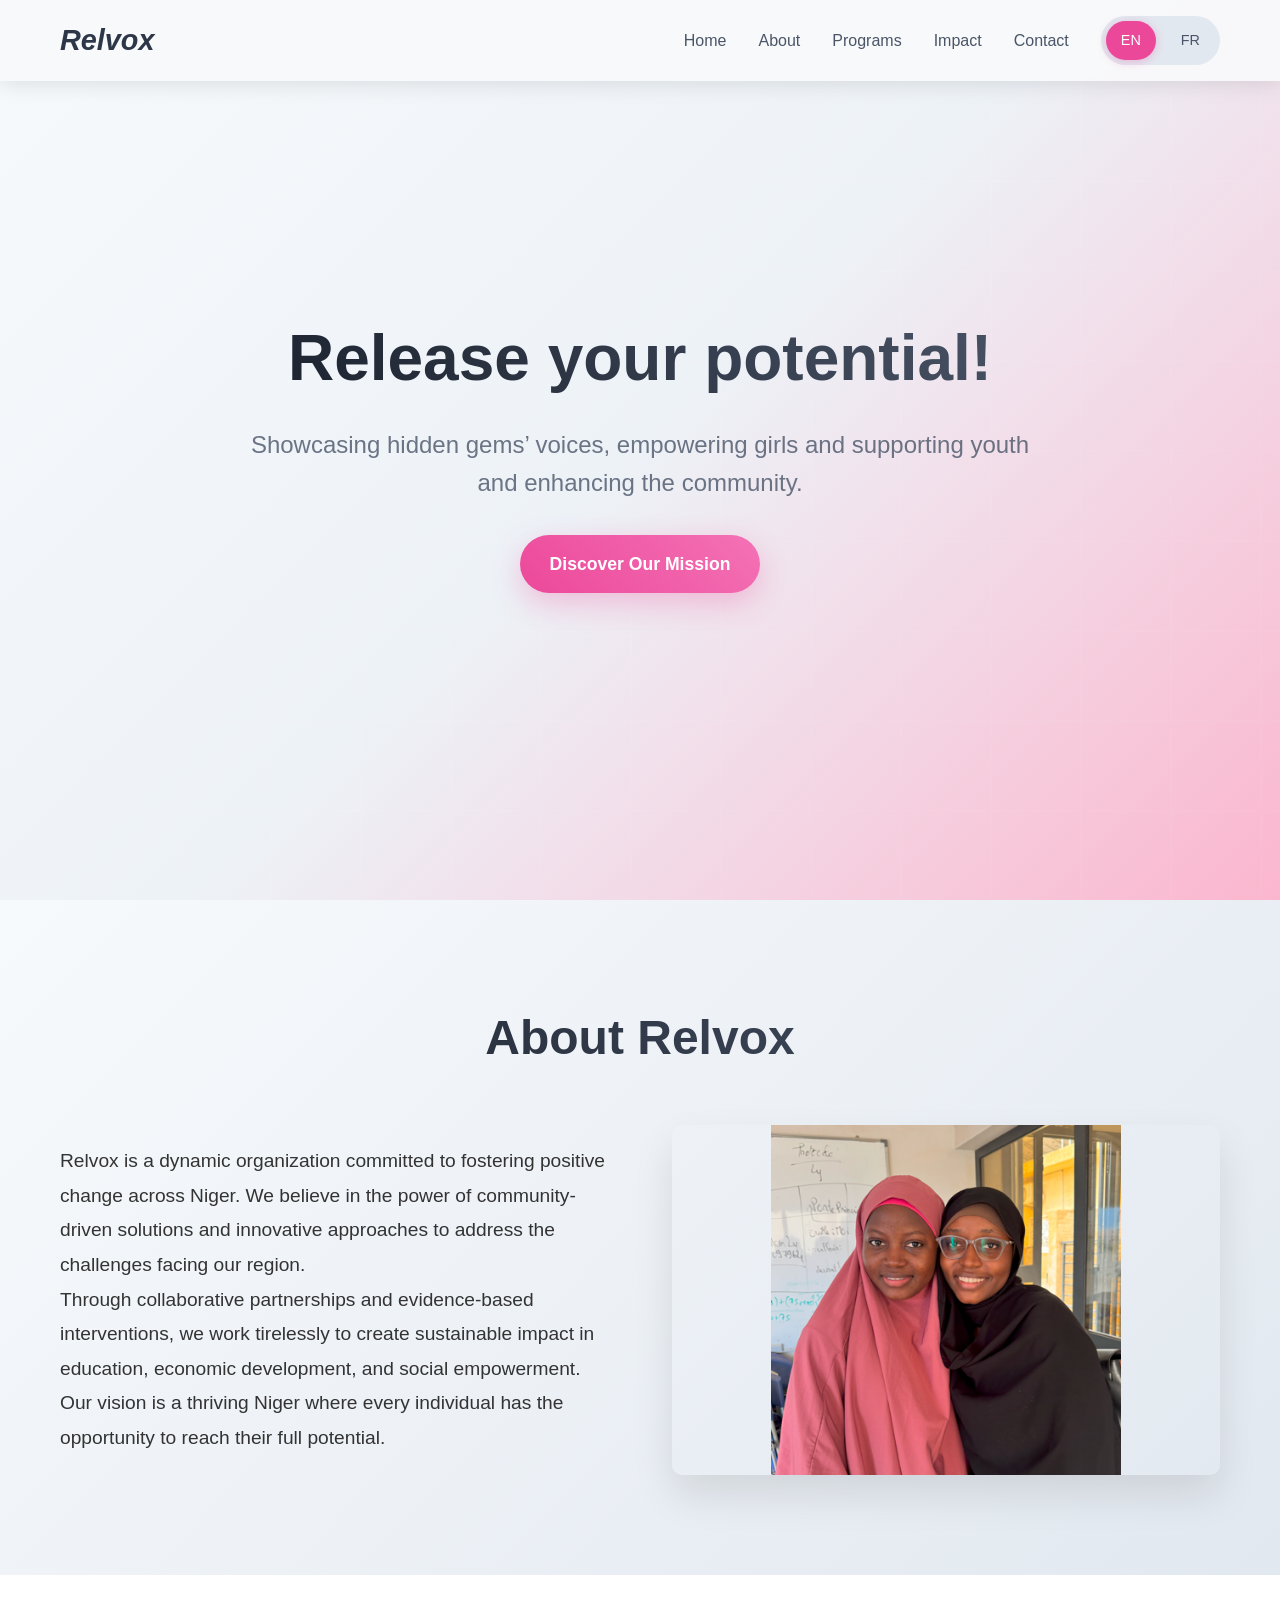
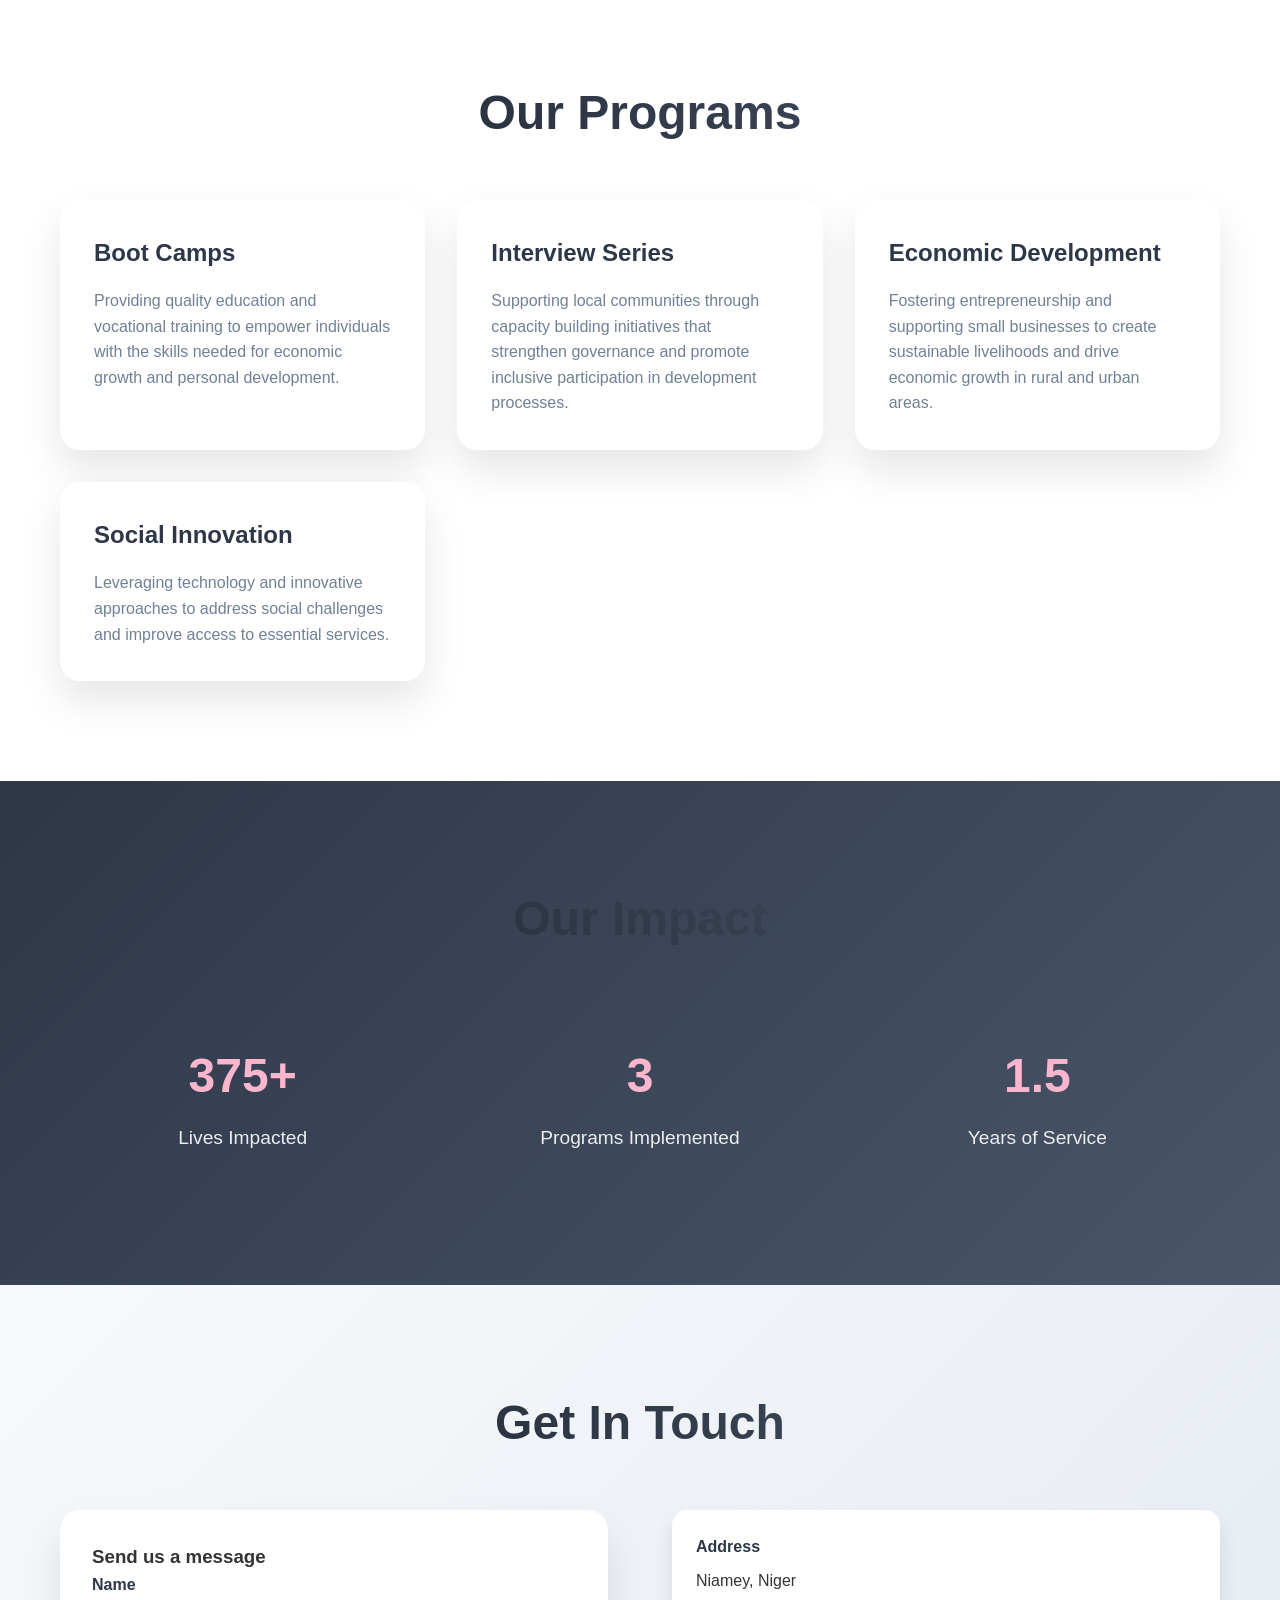
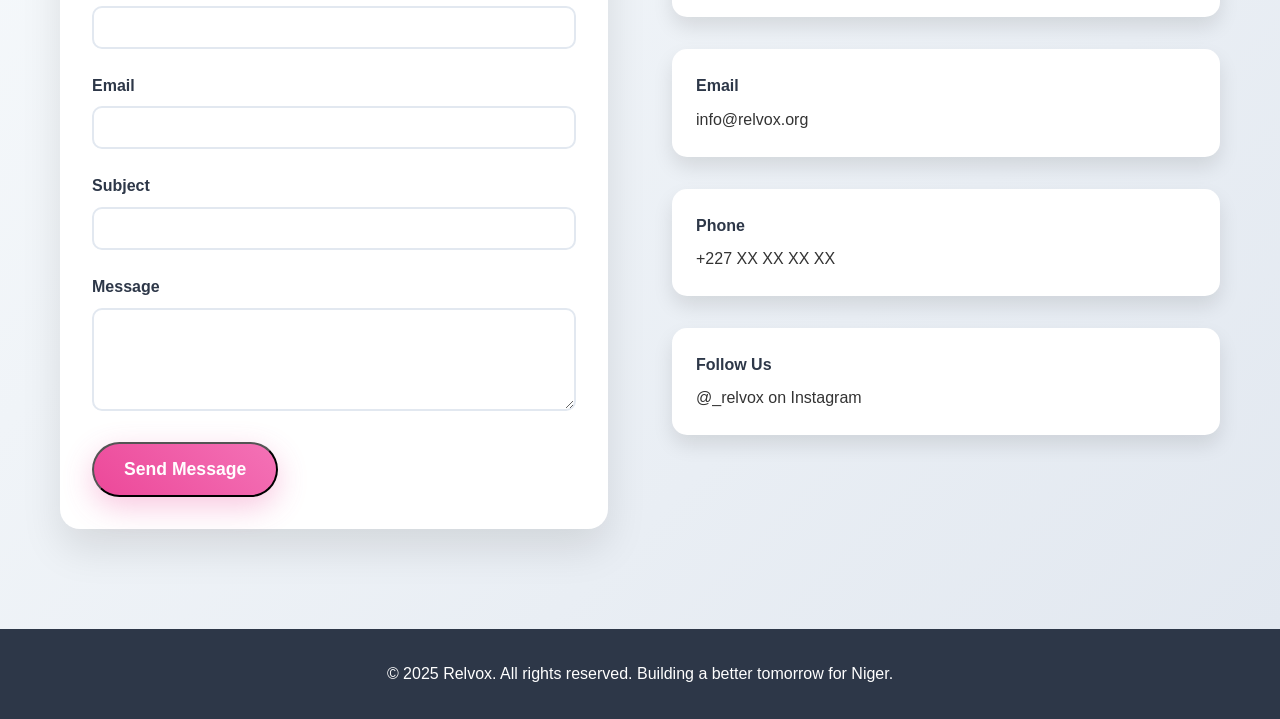
==== index.html @ c6b8a94d "Added descrption of the org as well as some programs and impact" ====
<!DOCTYPE html>
<html lang="en">
<head>
    <meta charset="UTF-8">
    <meta name="viewport" content="width=device-width, initial-scale=1.0">
    <title>Relvox - Release your potential</title>
    <link rel="stylesheet" href="style.css">
</head>
<body>
    <header>
        <nav class="container">
            <div class="logo">
                Relvox
            </div>
            <div class="nav-center">
                <ul class="nav-links">
                    <li><a href="#home" data-en="Home" data-fr="Accueil">Home</a></li>
                    <li><a href="#about" data-en="About" data-fr="À propos">About</a></li>
                    <li><a href="#programs" data-en="Programs" data-fr="Programmes">Programs</a></li>
                    <li><a href="#impact" data-en="Impact" data-fr="Impact">Impact</a></li>
                    <li><a href="#contact" data-en="Contact" data-fr="Contact">Contact</a></li>
                </ul>
                <div class="language-switch">
                    <div class="lang-option active" data-lang="en">EN</div>
                    <div class="lang-option" data-lang="fr">FR</div>
                </div>
            </div>
        </nav>
    </header>

    <section id="home" class="hero">
        <div class="container">
            <div class="hero-content">
                <h1 data-en="Release your potential" data-fr="Libérez votre potentiel!">Release your potential!</h1>
                <p data-en="Showcasing hidden gems’ voices, empowering girls and supporting youth and enhancing the community." data-fr="Mettre en valeur les voix des joyaux cachés, autonomiser les filles, soutenir les jeunes et améliorer la communauté.">Showcasing hidden gems’ voices, empowering girls and supporting youth and enhancing the community.</p>
                <a href="#about" class="cta-button" data-en="Discover Our Mission" data-fr="Découvrez Notre Mission">Discover Our Mission</a>
            </div>
        </div>
    </section>

    <section id="about" class="about">
        <div class="container">
            <h2 class="section-title fade-in" data-en="About Relvox" data-fr="À Propos de Relvox">About Relvox</h2>
            <div class="about-content">
                <div class="about-text fade-in">
                    <p data-en="Relvox is a dynamic organization committed to fostering positive change across Niger. We believe in the power of community-driven solutions and innovative approaches to address the challenges facing our region." data-fr="Nous sommes une organisation de jeunes filles/femmes engagées a autonomiser les filles, et les accompagner afin qu’elles puissent rêver grand, participer aux instances de prise de décisions et réaliser leurs objectifs. Nous sommes aussi déterminés à fournir aux jeunes de notre communauté les outils nécessaires afin qu’ils puissent profiter de certaines opportunités, ou mieux, afin qu’ils puissent créer leurs propres opportunités et contribuer au développement de leurs communautés.">Relvox is a dynamic organization committed to fostering positive change across Niger. We believe in the power of community-driven solutions and innovative approaches to address the challenges facing our region.</p>
                    <p data-en="Through collaborative partnerships and evidence-based interventions, we work tirelessly to create sustainable impact in education, economic development, and social empowerment. Our vision is a thriving Niger where every individual has the opportunity to reach their full potential." data-fr="Notre vision est un Niger prospère où chaque individu a la possibilité d'atteindre son plein potentiel.">Through collaborative partnerships and evidence-based interventions, we work tirelessly to create sustainable impact in education, economic development, and social empowerment. Our vision is a thriving Niger where every individual has the opportunity to reach their full potential.</p>
                </div>
                <div class="about-image fade-in">
                    <img src="images/girls.png" alt="Relvox Logo" class="logo">
                </div>
            </div>
        </div>
    </section>

    <section id="programs" class="programs">
        <div class="container">
            <h2 class="section-title fade-in" data-en="Our Programs" data-fr="Nos Programmes">Our Programs</h2>
            <div class="programs-grid">
                <div class="program-card fade-in">
                    <h3 data-en="Education & Skills Development" data-fr="Boot Camps">Boot Camps</h3>
                    <p data-en="Providing quality education and vocational training to empower individuals with the skills needed for economic growth and personal development." data-fr="Fournir une éducation de qualité et une formation professionnelle pour autonomiser les individus avec les compétences nécessaires à la croissance économique et au développement personnel.">Providing quality education and vocational training to empower individuals with the skills needed for economic growth and personal development.</p>
                </div>
                <div class="program-card fade-in">
                    <h3 data-en="Interview Series" data-fr="Séries d'interview">Interview Series</h3>
                    <p data-en="Supporting local communities through capacity building initiatives that strengthen governance and promote inclusive participation in development processes." data-fr="Soutenir les communautés locales par des initiatives de renforcement des capacités qui renforcent la gouvernance et favorisent la participation inclusive aux processus de développement.">Supporting local communities through capacity building initiatives that strengthen governance and promote inclusive participation in development processes.</p>
                </div>
                <div class="program-card fade-in">
                    <h3 data-en="Economic Development" data-fr="Développement Économique">Economic Development</h3>
                    <p data-en="Fostering entrepreneurship and supporting small businesses to create sustainable livelihoods and drive economic growth in rural and urban areas." data-fr="Favoriser l'entrepreneuriat et soutenir les petites entreprises pour créer des moyens de subsistance durables et stimuler la croissance économique dans les zones rurales et urbaines.">Fostering entrepreneurship and supporting small businesses to create sustainable livelihoods and drive economic growth in rural and urban areas.</p>
                </div>
                <div class="program-card fade-in">
                    <h3 data-en="Social Innovation" data-fr="Innovation Sociale">Social Innovation</h3>
                    <p data-en="Leveraging technology and innovative approaches to address social challenges and improve access to essential services." data-fr="Tirer parti de la technologie et d'approches innovantes pour relever les défis sociaux et améliorer l'accès aux services essentiels.">Leveraging technology and innovative approaches to address social challenges and improve access to essential services.</p>
                </div>
            </div>
        </div>
    </section>

    <section id="impact" class="impact">
        <div class="container">
            <h2 class="section-title fade-in" data-en="Our Impact" data-fr="Notre Impact">Our Impact</h2>
            <div class="impact-stats">
                <div class="stat fade-in">
                    <div class="stat-number">375+</div>
                    <div class="stat-label" data-en="Lives Impacted" data-fr="Vies Impactées">Lives Impacted</div>
                </div>
                <div class="stat fade-in">
                    <div class="stat-number">3</div>
                    <div class="stat-label" data-en="Programs Implemented" data-fr="Programmes Mis en Œuvre">Programs Implemented</div>
                </div>
                <div class="stat fade-in">
                    <div class="stat-number">1.5</div>
                    <div class="stat-label" data-en="Years of Service" data-fr="Années de Service">Years of Service</div>
                </div>
            </div>
        </div>
    </section>

    <section id="contact" class="contact">
        <div class="container">
            <h2 class="section-title fade-in" data-en="Get In Touch" data-fr="Nous Contacter">Get In Touch</h2>
            <div class="contact-content">
                <div class="contact-form fade-in">
                    <h3 data-en="Send us a message" data-fr="Envoyez-nous un message">Send us a message</h3>
                    <form>
                        <div class="form-group">
                            <label for="name" data-en="Name" data-fr="Nom">Name</label>
                            <input type="text" id="name" name="name" required>
                        </div>
                        <div class="form-group">
                            <label for="email" data-en="Email" data-fr="Email">Email</label>
                            <input type="email" id="email" name="email" required>
                        </div>
                        <div class="form-group">
                            <label for="subject" data-en="Subject" data-fr="Sujet">Subject</label>
                            <input type="text" id="subject" name="subject" required>
                        </div>
                        <div class="form-group">
                            <label for="message" data-en="Message" data-fr="Message">Message</label>
                            <textarea id="message" name="message" rows="5" required></textarea>
                        </div>
                        <button type="submit" class="cta-button" data-en="Send Message" data-fr="Envoyer le Message">Send Message</button>
                    </form>
                </div>
                <div class="contact-info fade-in">
                    <div class="contact-item">
                        <h4 data-en="Address" data-fr="Adresse">Address</h4>
                        <p>Niamey, Niger</p>
                    </div>
                    <div class="contact-item">
                        <h4 data-en="Email" data-fr="Email">Email</h4>
                        <p>info@relvox.org</p>
                    </div>
                    <div class="contact-item">
                        <h4 data-en="Phone" data-fr="Téléphone">Phone</h4>
                        <p>+227 XX XX XX XX</p>
                    </div>
                    <div class="contact-item">
                        <h4 data-en="Follow Us" data-fr="Suivez-Nous">Follow Us</h4>
                        <p>@_relvox on Instagram</p>
                    </div>
                </div>
            </div>
        </div>
    </section>

    <footer>
        <div class="container">
            <p data-en="&copy; 2025 Relvox. All rights reserved. Building a better tomorrow for Niger." data-fr="&copy; 2025 Relvox. Tous droits réservés. Construire un meilleur avenir pour le Niger.">&copy; 2025 Relvox. All rights reserved. Building a better tomorrow for Niger.</p>
        </div>
    </footer>
    <script src="script.js"></script>
</body>
</html>
---- style.css ----
* {
            margin: 0;
            padding: 0;
            box-sizing: border-box;
        }

        body {
            font-family: 'Arial', sans-serif;
            line-height: 1.6;
            color: #333;
            overflow-x: hidden;
        }

        .container {
            max-width: 1200px;
            margin: 0 auto;
            padding: 0 20px;
        }

        /* Header */
        header {
            background: rgba(248, 249, 250, 0.95);
            color: #2d3748;
            padding: 1rem 0;
            position: fixed;
            width: 100%;
            top: 0;
            z-index: 1000;
            backdrop-filter: blur(10px);
            box-shadow: 0 4px 20px rgba(0,0,0,0.1);
        }

        nav {
            display: flex;
            justify-content: space-between;
            align-items: center;
        }

        .nav-center {
            display: flex;
            align-items: center;
            gap: 2rem;
        }

        .logo {
            display: flex;
            align-items: center;
            gap: 10px;
            font-size: 1.8rem;
            font-weight: bold;
            color: #2d3748;
            font-style: italic;
        }

        .logo-circle {
            width: 40px;
            height: 40px;
            border: 2px solid #4a5568;
            border-radius: 50%;
            background: linear-gradient(135deg, #fbb6ce 0%, #f9a8d4 50%, #f3e8ff 100%);
            display: flex;
            align-items: center;
            justify-content: center;
            position: relative;
        }

        .logo-circle::before {
            content: '';
            width: 30px;
            height: 30px;
            background: linear-gradient(135deg, #ec4899 0%, #f472b6 50%, #fbb6ce 100%);
            border-radius: 50%;
            opacity: 0.8;
        }

        .nav-links {
            display: flex;
            list-style: none;
            gap: 2rem;
        }

.about-image {
  width: 100px;
  height: 100px;
}
.about-image .logo {
  width: 100%;
  height: 100%;
  object-fit: contain;
}

        .nav-links a {
            color: #4a5568;
            text-decoration: none;
            transition: all 0.3s ease;
            position: relative;
        }

        .nav-links a:hover {
            color: #ec4899;
            transform: translateY(-2px);
        }

        .nav-links a::after {
            content: '';
            position: absolute;
            width: 0;
            height: 2px;
            bottom: -5px;
            left: 0;
            background: #ec4899;
            transition: width 0.3s ease;
        }

        .nav-links a:hover::after {
            width: 100%;
        }

        /* Language Switch */
        .language-switch {
            display: flex;
            align-items: center;
            gap: 10px;
            background: #e2e8f0;
            border-radius: 25px;
            padding: 5px;
            position: relative;
        }

        .lang-option {
            padding: 8px 15px;
            border-radius: 20px;
            cursor: pointer;
            transition: all 0.3s ease;
            font-size: 0.9rem;
            font-weight: 500;
            color: #4a5568;
            position: relative;
            z-index: 2;
        }

        .lang-option.active {
            background: #ec4899;
            color: white;
            box-shadow: 0 2px 10px rgba(236,72,153,0.3);
        }

        .lang-option:not(.active):hover {
            color: #2d3748;
        }

        /* Hero Section */
        .hero {
            background: linear-gradient(135deg, #f7fafc 0%, #edf2f7 50%, #fbb6ce 100%);
            min-height: 100vh;
            display: flex;
            align-items: center;
            color: #2d3748;
            position: relative;
            overflow: hidden;
        }

        .hero::before {
            content: '';
            position: absolute;
            top: 0;
            left: 0;
            right: 0;
            bottom: 0;
            background: url('data:image/svg+xml,<svg xmlns="http://www.w3.org/2000/svg" viewBox="0 0 100 100"><defs><pattern id="grid" width="10" height="10" patternUnits="userSpaceOnUse"><path d="M 10 0 L 0 0 0 10" fill="none" stroke="rgba(255,255,255,0.1)" stroke-width="0.5"/></pattern></defs><rect width="100" height="100" fill="url(%23grid)"/></svg>');
            opacity: 0.3;
        }

        .hero-content {
            position: relative;
            z-index: 2;
            text-align: center;
            max-width: 800px;
            margin: 0 auto;
            animation: fadeInUp 1s ease-out;
        }

        .hero h1 {
            font-size: 4rem;
            margin-bottom: 1rem;
            background: linear-gradient(45deg, #1a202c, #4a5568);
            -webkit-background-clip: text;
            -webkit-text-fill-color: transparent;
            background-clip: text;
        }

        .hero p {
            font-size: 1.5rem;
            margin-bottom: 2rem;
            opacity: 0.8;
            color: #4a5568;
        }

        .cta-button {
            display: inline-block;
            background: linear-gradient(45deg, #ec4899, #f472b6);
            color: white;
            padding: 15px 30px;
            text-decoration: none;
            border-radius: 50px;
            font-weight: bold;
            font-size: 1.1rem;
            transition: all 0.3s ease;
            box-shadow: 0 10px 30px rgba(236,72,153,0.3);
        }

        .cta-button:hover {
            transform: translateY(-3px);
            box-shadow: 0 15px 40px rgba(236,72,153,0.4);
        }

        /* Sections */
        section {
            padding: 100px 0;
        }

        .section-title {
            text-align: center;
            font-size: 3rem;
            margin-bottom: 3rem;
            background: linear-gradient(45deg, #1a202c, #4a5568);
            -webkit-background-clip: text;
            -webkit-text-fill-color: transparent;
            background-clip: text;
        }

        /* About Section */
        .about {
            background: linear-gradient(135deg, #f7fafc 0%, #e2e8f0 100%);
        }

        .about-content {
            display: grid;
            grid-template-columns: 1fr 1fr;
            gap: 4rem;
            align-items: center;
        }

        .about-text {
            font-size: 1.2rem;
            line-height: 1.8;
        }

        .about-image {
            width: 100%;
            height: 350px;
            border-radius: 10px;
            display: flex;
            align-items: center;
            justify-content: center;
            color: white;
            font-size: 2rem;
            font-weight: bold;
            box-shadow: 0 20px 40px rgba(0,0,0,0.1);
        }

        /* Programs Section */
        .programs {
            background: white;
        }

        .programs-grid {
            display: grid;
            grid-template-columns: repeat(auto-fit, minmax(300px, 1fr));
            gap: 2rem;
        }

        .program-card {
            background: white;
            padding: 2rem;
            border-radius: 20px;
            box-shadow: 0 20px 40px rgba(0,0,0,0.1);
            transition: all 0.3s ease;
            border: 2px solid transparent;
        }

        .program-card:hover {
            transform: translateY(-10px);
            box-shadow: 0 30px 60px rgba(0,0,0,0.15);
            border-color: #ec4899;
        }

        .program-card h3 {
            color: #2d3748;
            margin-bottom: 1rem;
            font-size: 1.5rem;
        }

        .program-card p {
            color: #718096;
            line-height: 1.6;
        }

        /* Impact Section */
        .impact {
            background: linear-gradient(135deg, #2d3748 0%, #4a5568 100%);
            color: white;
        }

        .impact-stats {
            display: grid;
            grid-template-columns: repeat(auto-fit, minmax(200px, 1fr));
            gap: 2rem;
            text-align: center;
        }

        .stat {
            padding: 2rem;
        }

        .stat-number {
            font-size: 3rem;
            font-weight: bold;
            color: #fbb6ce;
            margin-bottom: 0.5rem;
        }

        .stat-label {
            font-size: 1.2rem;
            opacity: 0.9;
        }

        /* Contact Section */
        .contact {
            background: linear-gradient(135deg, #f7fafc 0%, #e2e8f0 100%);
        }

        .contact-content {
            display: grid;
            grid-template-columns: 1fr 1fr;
            gap: 4rem;
        }

        .contact-form {
            background: white;
            padding: 2rem;
            border-radius: 20px;
            box-shadow: 0 20px 40px rgba(0,0,0,0.1);
        }

        .form-group {
            margin-bottom: 1.5rem;
        }

        .form-group label {
            display: block;
            margin-bottom: 0.5rem;
            color: #2d3748;
            font-weight: bold;
        }

        .form-group input,
        .form-group textarea {
            width: 100%;
            padding: 12px;
            border: 2px solid #e2e8f0;
            border-radius: 10px;
            transition: border-color 0.3s ease;
        }

        .form-group input:focus,
        .form-group textarea:focus {
            outline: none;
            border-color: #ec4899;
        }

        .contact-info {
            display: flex;
            flex-direction: column;
            gap: 2rem;
        }

        .contact-item {
            background: white;
            padding: 1.5rem;
            border-radius: 15px;
            box-shadow: 0 10px 20px rgba(0,0,0,0.1);
        }

        .contact-item h4 {
            color: #2d3748;
            margin-bottom: 0.5rem;
        }

        /* Footer */
        footer {
            background: #2d3748;
            color: white;
            text-align: center;
            padding: 2rem 0;
        }

        /* Animations */
        @keyframes fadeInUp {
            from {
                opacity: 0;
                transform: translateY(30px);
            }
            to {
                opacity: 1;
                transform: translateY(0);
            }
        }

        /* Mobile Responsive */
        @media (max-width: 768px) {
            .nav-center {
                flex-direction: column;
                gap: 1rem;
            }

            .nav-links {
                display: none;
            }

            .language-switch {
                order: -1;
            }

            .hero h1 {
                font-size: 2.5rem;
            }

            .hero p {
                font-size: 1.2rem;
            }

            .about-content,
            .contact-content {
                grid-template-columns: 1fr;
                gap: 2rem;
            }

            .section-title {
                font-size: 2rem;
            }
        }

        /* Scroll animations */
        .fade-in {
            opacity: 0;
            transform: translateY(30px);
            transition: all 0.8s ease;
        }

        .fade-in.visible {
            opacity: 1;
            transform: translateY(0);
        }
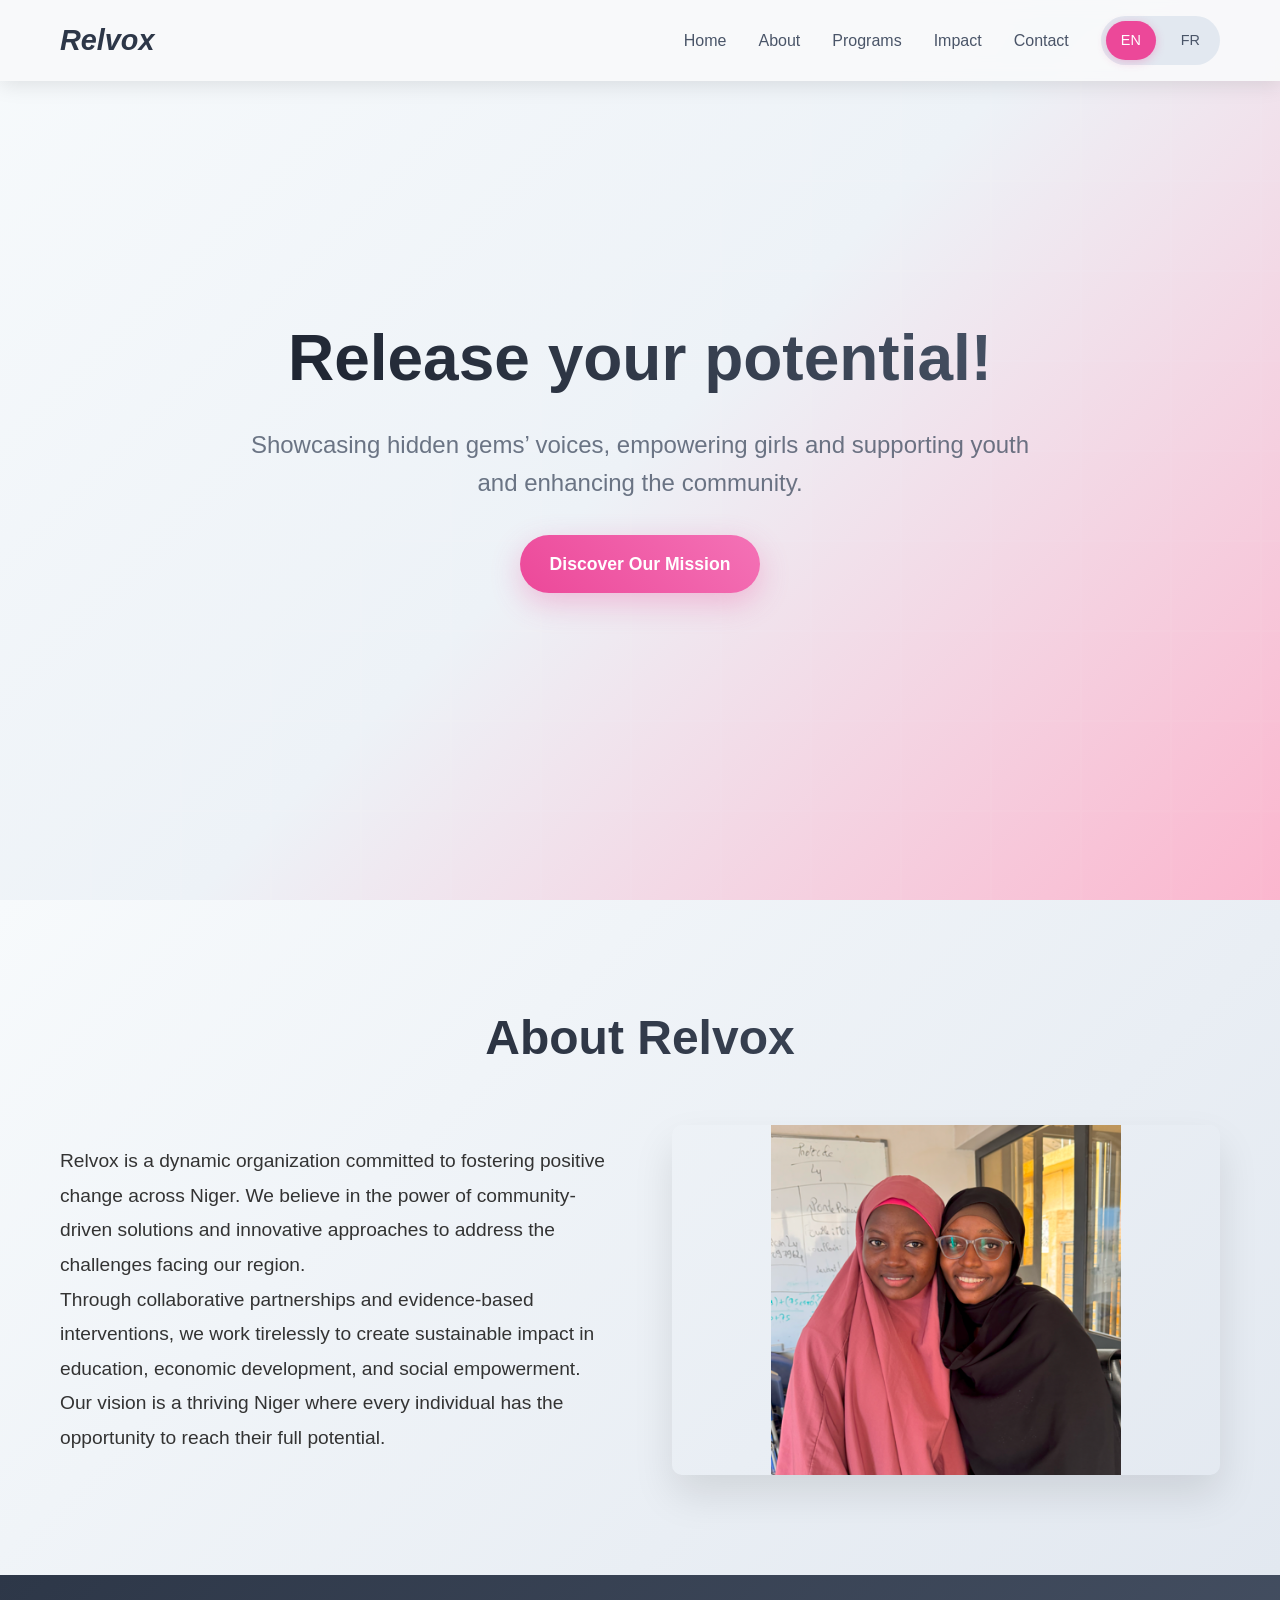
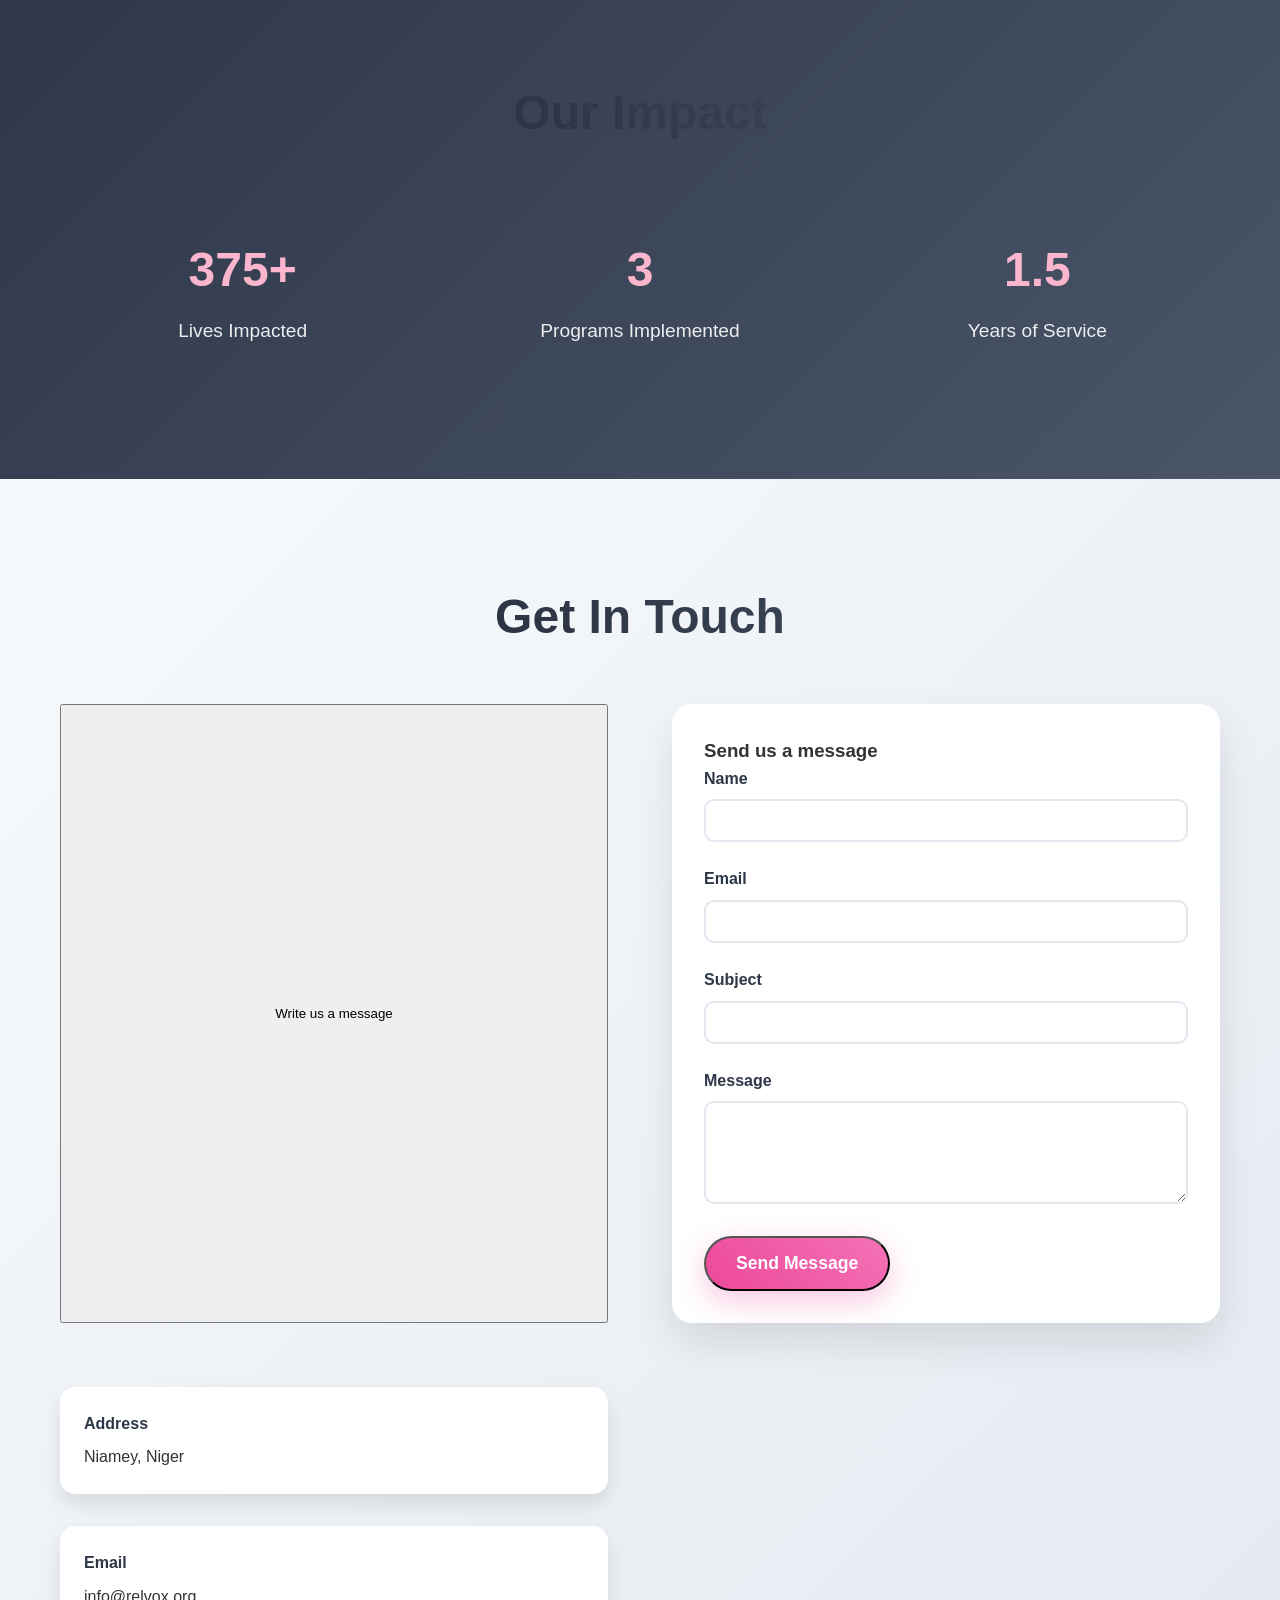
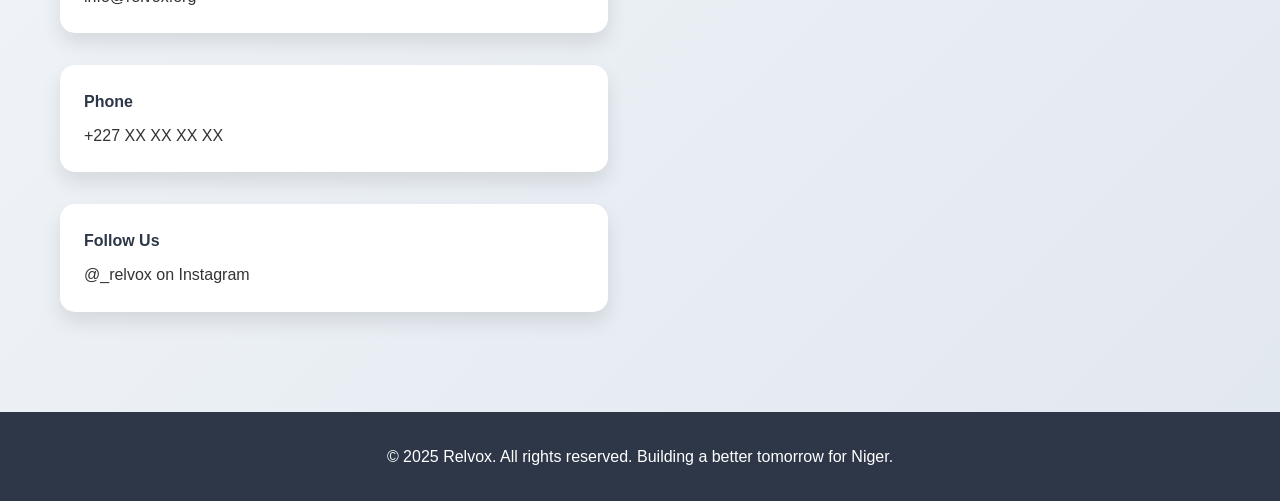
==== commit 7c23305d: "added new pages" ====
--- a/index.html
+++ b/index.html
@@ -14,9 +14,9 @@
             </div>
             <div class="nav-center">
                 <ul class="nav-links">
-                    <li><a href="#home" data-en="Home" data-fr="Accueil">Home</a></li>
-                    <li><a href="#about" data-en="About" data-fr="À propos">About</a></li>
-                    <li><a href="#programs" data-en="Programs" data-fr="Programmes">Programs</a></li>
+                    <li><a href="./index.html" data-en="Home" data-fr="Accueil">Home</a></li>
+                    <li><a href="./about.html" data-en="About" data-fr="À propos">About</a></li>
+                    <li><a href="./programs.html" data-en="Programs" data-fr="Programmes">Programs</a></li>
                     <li><a href="#impact" data-en="Impact" data-fr="Impact">Impact</a></li>
                     <li><a href="#contact" data-en="Contact" data-fr="Contact">Contact</a></li>
                 </ul>
@@ -53,30 +53,6 @@
         </div>
     </section>
 
-    <section id="programs" class="programs">
-        <div class="container">
-            <h2 class="section-title fade-in" data-en="Our Programs" data-fr="Nos Programmes">Our Programs</h2>
-            <div class="programs-grid">
-                <div class="program-card fade-in">
-                    <h3 data-en="Education & Skills Development" data-fr="Boot Camps">Boot Camps</h3>
-                    <p data-en="Providing quality education and vocational training to empower individuals with the skills needed for economic growth and personal development." data-fr="Fournir une éducation de qualité et une formation professionnelle pour autonomiser les individus avec les compétences nécessaires à la croissance économique et au développement personnel.">Providing quality education and vocational training to empower individuals with the skills needed for economic growth and personal development.</p>
-                </div>
-                <div class="program-card fade-in">
-                    <h3 data-en="Interview Series" data-fr="Séries d'interview">Interview Series</h3>
-                    <p data-en="Supporting local communities through capacity building initiatives that strengthen governance and promote inclusive participation in development processes." data-fr="Soutenir les communautés locales par des initiatives de renforcement des capacités qui renforcent la gouvernance et favorisent la participation inclusive aux processus de développement.">Supporting local communities through capacity building initiatives that strengthen governance and promote inclusive participation in development processes.</p>
-                </div>
-                <div class="program-card fade-in">
-                    <h3 data-en="Economic Development" data-fr="Développement Économique">Economic Development</h3>
-                    <p data-en="Fostering entrepreneurship and supporting small businesses to create sustainable livelihoods and drive economic growth in rural and urban areas." data-fr="Favoriser l'entrepreneuriat et soutenir les petites entreprises pour créer des moyens de subsistance durables et stimuler la croissance économique dans les zones rurales et urbaines.">Fostering entrepreneurship and supporting small businesses to create sustainable livelihoods and drive economic growth in rural and urban areas.</p>
-                </div>
-                <div class="program-card fade-in">
-                    <h3 data-en="Social Innovation" data-fr="Innovation Sociale">Social Innovation</h3>
-                    <p data-en="Leveraging technology and innovative approaches to address social challenges and improve access to essential services." data-fr="Tirer parti de la technologie et d'approches innovantes pour relever les défis sociaux et améliorer l'accès aux services essentiels.">Leveraging technology and innovative approaches to address social challenges and improve access to essential services.</p>
-                </div>
-            </div>
-        </div>
-    </section>
-
     <section id="impact" class="impact">
         <div class="container">
             <h2 class="section-title fade-in" data-en="Our Impact" data-fr="Notre Impact">Our Impact</h2>
@@ -101,7 +77,16 @@
         <div class="container">
             <h2 class="section-title fade-in" data-en="Get In Touch" data-fr="Nous Contacter">Get In Touch</h2>
             <div class="contact-content">
-                <div class="contact-form fade-in">
+
+
+
+                <!-- Button to show the form -->
+                <button class="write-message-btn fade-in" id="writeMessageBtn" data-en="Write us a message" data-fr="Écrivez-nous un message">
+                    Write us a message
+                </button>
+                
+                <!-- Contact form (initially hidden) -->
+                <div class="contact-form" id="contactForm">
                     <h3 data-en="Send us a message" data-fr="Envoyez-nous un message">Send us a message</h3>
                     <form>
                         <div class="form-group">
@@ -123,6 +108,8 @@
                         <button type="submit" class="cta-button" data-en="Send Message" data-fr="Envoyer le Message">Send Message</button>
                     </form>
                 </div>
+
+
                 <div class="contact-info fade-in">
                     <div class="contact-item">
                         <h4 data-en="Address" data-fr="Adresse">Address</h4>
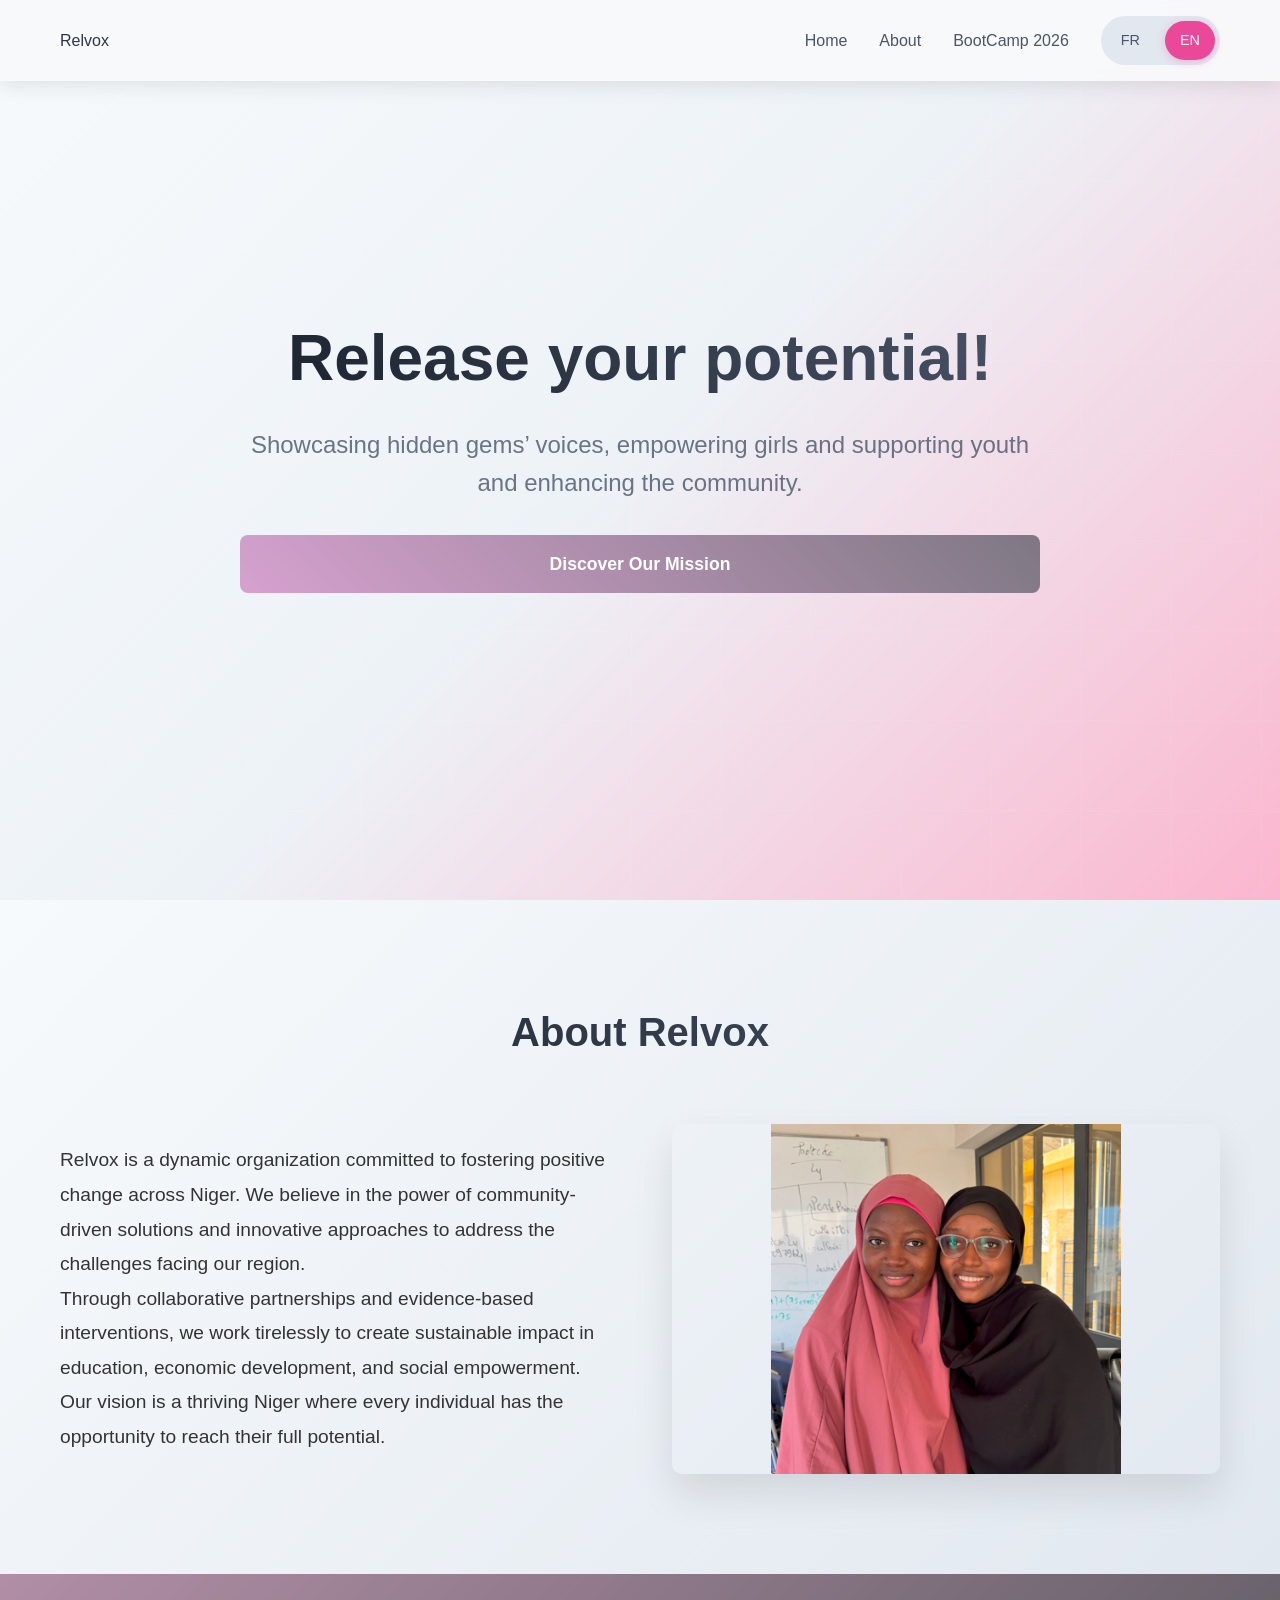
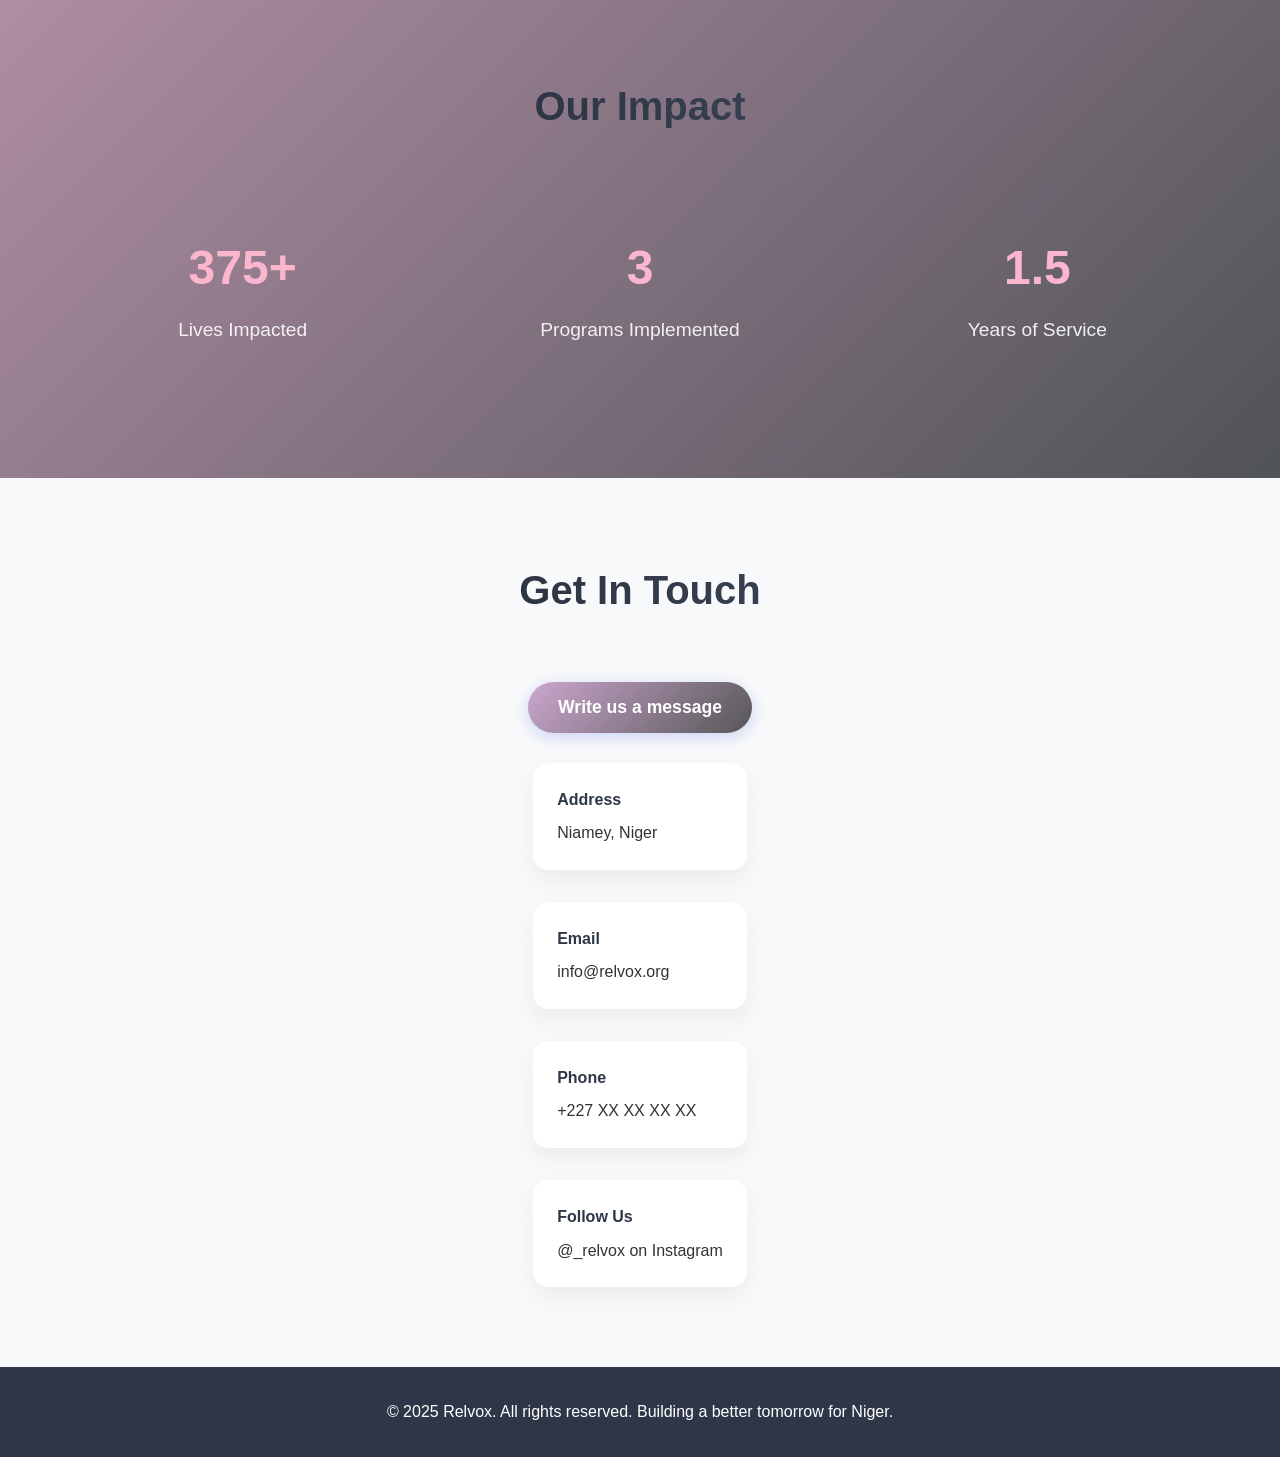
==== commit dea23f94: "index" ====
--- a/index.html
+++ b/index.html
@@ -16,13 +16,12 @@
                 <ul class="nav-links">
                     <li><a href="./index.html" data-en="Home" data-fr="Accueil">Home</a></li>
                     <li><a href="./about.html" data-en="About" data-fr="À propos">About</a></li>
-                    <li><a href="./programs.html" data-en="Programs" data-fr="Programmes">Programs</a></li>
-                    <li><a href="#impact" data-en="Impact" data-fr="Impact">Impact</a></li>
-                    <li><a href="#contact" data-en="Contact" data-fr="Contact">Contact</a></li>
+                    <li><a href="./bootcamp.html" data-en="Boot Camps" data-fr="Boot Camps">BootCamp 2026</a></li>
                 </ul>
                 <div class="language-switch">
+                    <div class="lang-option" data-lang="fr">FR</div>
                     <div class="lang-option active" data-lang="en">EN</div>
-                    <div class="lang-option" data-lang="fr">FR</div>
+                    
                 </div>
             </div>
         </nav>
--- a/style.css
+++ b/style.css
@@ -41,28 +41,6 @@
             display: flex;
             align-items: center;
             gap: 2rem;
-        }
-
-        .logo {
-            display: flex;
-            align-items: center;
-            gap: 10px;
-            font-size: 1.8rem;
-            font-weight: bold;
-            color: #2d3748;
-            font-style: italic;
-        }
-
-        .logo-circle {
-            width: 40px;
-            height: 40px;
-            border: 2px solid #4a5568;
-            border-radius: 50%;
-            background: linear-gradient(135deg, #fbb6ce 0%, #f9a8d4 50%, #f3e8ff 100%);
-            display: flex;
-            align-items: center;
-            justify-content: center;
-            position: relative;
         }
 
         .logo-circle::before {
@@ -80,15 +58,16 @@
             gap: 2rem;
         }
 
-.about-image {
-  width: 100px;
-  height: 100px;
-}
-.about-image .logo {
-  width: 100%;
-  height: 100%;
-  object-fit: contain;
-}
+        .about-image {
+            width: 100px;
+            height: 100px;
+        }
+
+        .about-image .logo {
+            width: 100%;
+            height: 100%;
+            object-fit: contain;
+        }
 
         .nav-links a {
             color: #4a5568;
@@ -199,7 +178,7 @@
 
         .cta-button {
             display: inline-block;
-            background: linear-gradient(45deg, #ec4899, #f472b6);
+            background: linear-gradient(45deg, #d6a1cf, #7e7883) !important;
             color: white;
             padding: 15px 30px;
             text-decoration: none;
@@ -207,12 +186,11 @@
             font-weight: bold;
             font-size: 1.1rem;
             transition: all 0.3s ease;
-            box-shadow: 0 10px 30px rgba(236,72,153,0.3);
         }
 
         .cta-button:hover {
             transform: translateY(-3px);
-            box-shadow: 0 15px 40px rgba(236,72,153,0.4);
+            box-shadow: 0 15px 40px rgba(78, 72, 75, 0.4);
         }
 
         /* Sections */
@@ -258,6 +236,7 @@
             font-size: 2rem;
             font-weight: bold;
             box-shadow: 0 20px 40px rgba(0,0,0,0.1);
+
         }
 
         /* Programs Section */
@@ -299,7 +278,7 @@
 
         /* Impact Section */
         .impact {
-            background: linear-gradient(135deg, #2d3748 0%, #4a5568 100%);
+            background: linear-gradient(135deg, #b18ea6 0%, #505357 100%);
             color: white;
         }
 
@@ -343,7 +322,168 @@
             border-radius: 20px;
             box-shadow: 0 20px 40px rgba(0,0,0,0.1);
         }
-
+        .contact {
+            padding: 80px 0;
+            background: #f8f9fa;
+        }
+
+        .container {
+            max-width: 1200px;
+            margin: 0 auto;
+            padding: 0 20px;
+        }
+
+        .section-title {
+            text-align: center;
+            font-size: 2.5rem;
+            margin-bottom: 60px;
+            color: #6b6666;
+        }
+
+        .contact-content {
+            display: flex;
+            flex-direction: column;
+            align-items: center;
+            gap: 30px;
+        }
+
+        .write-message-btn {
+            background: linear-gradient(135deg, #cba7ce 0%, #565657 100%);
+            color: white;
+            border: none;
+            padding: 15px 30px;
+            border-radius: 50px;
+            font-size: 1.1rem;
+            font-weight: 600;
+            cursor: pointer;
+            transition: all 0.3s ease;
+            box-shadow: 0 4px 15px rgba(102, 126, 234, 0.3);
+        }
+
+        .write-message-btn:hover {
+            transform: translateY(-2px);
+            box-shadow: 0 8px 25px rgba(102, 126, 234, 0.4);
+        }
+
+        .contact-form {
+            max-width: 600px;
+            width: 100%;
+            background: white;
+            padding: 40px;
+            border-radius: 15px;
+            box-shadow: 0 10px 30px rgba(0, 0, 0, 0.1);
+            display: none;
+            opacity: 0;
+            transform: translateY(20px);
+            transition: all 0.3s ease;
+        }
+
+        .contact-form.active {
+            display: block;
+            opacity: 1;
+            transform: translateY(0);
+        }
+
+        .contact-form h3 {
+            text-align: center;
+            margin-bottom: 30px;
+            color: #535c66;
+            font-size: 1.5rem;
+        }
+
+        .form-group {
+            margin-bottom: 25px;
+        }
+
+        .form-group label {
+            display: block;
+            margin-bottom: 8px;
+            font-weight: 600;
+            color: #555;
+        }
+
+        .form-group input,
+        .form-group textarea {
+            width: 100%;
+            padding: 12px 15px;
+            border: 2px solid #e1e5e9;
+            border-radius: 8px;
+            font-size: 1rem;
+            transition: border-color 0.3s ease;
+            box-sizing: border-box;
+        }
+
+        .form-group input:focus,
+        .form-group textarea:focus {
+            outline: none;
+            border-color: #667eea;
+        }
+
+        .form-group textarea {
+            resize: vertical;
+            min-height: 120px;
+        }
+
+        .cta-button {
+            width: 100%;
+            background: linear-gradient(135deg, #667eea 0%, #764ba2 100%);
+            color: white;
+            border: none;
+            padding: 15px;
+            border-radius: 8px;
+            font-size: 1.1rem;
+            font-weight: 600;
+            cursor: pointer;
+            transition: all 0.3s ease;
+        }
+
+        .cta-button:hover {
+            transform: translateY(-2px);
+            box-shadow: 0 8px 25px rgba(102, 126, 234, 0.3);
+        }
+
+        .close-form-btn {
+            background: #6c757d;
+            color: white;
+            border: none;
+            padding: 8px 16px;
+            border-radius: 20px;
+            font-size: 0.9rem;
+            cursor: pointer;
+            float: right;
+            margin-bottom: 20px;
+            transition: background 0.3s ease;
+        }
+
+        .close-form-btn:hover {
+            background: #5a6268;
+        }
+
+        .fade-in {
+            animation: fadeIn 0.8s ease-in;
+        }
+
+        @keyframes fadeIn {
+            from {
+                opacity: 0;
+                transform: translateY(20px);
+            }
+            to {
+                opacity: 1;
+                transform: translateY(0);
+            }
+        }
+
+        @media (max-width: 768px) {
+            .contact-form {
+                padding: 20px;
+                margin: 0 20px;
+            }
+            
+            .section-title {
+                font-size: 2rem;
+            }
+        }
         .form-group {
             margin-bottom: 1.5rem;
         }
@@ -351,7 +491,7 @@
         .form-group label {
             display: block;
             margin-bottom: 0.5rem;
-            color: #2d3748;
+            color: #535b68;
             font-weight: bold;
         }
 
@@ -380,7 +520,7 @@
             background: white;
             padding: 1.5rem;
             border-radius: 15px;
-            box-shadow: 0 10px 20px rgba(0,0,0,0.1);
+            box-shadow: 0 10px 20px rgba(136, 128, 128, 0.1);
         }
 
         .contact-item h4 {
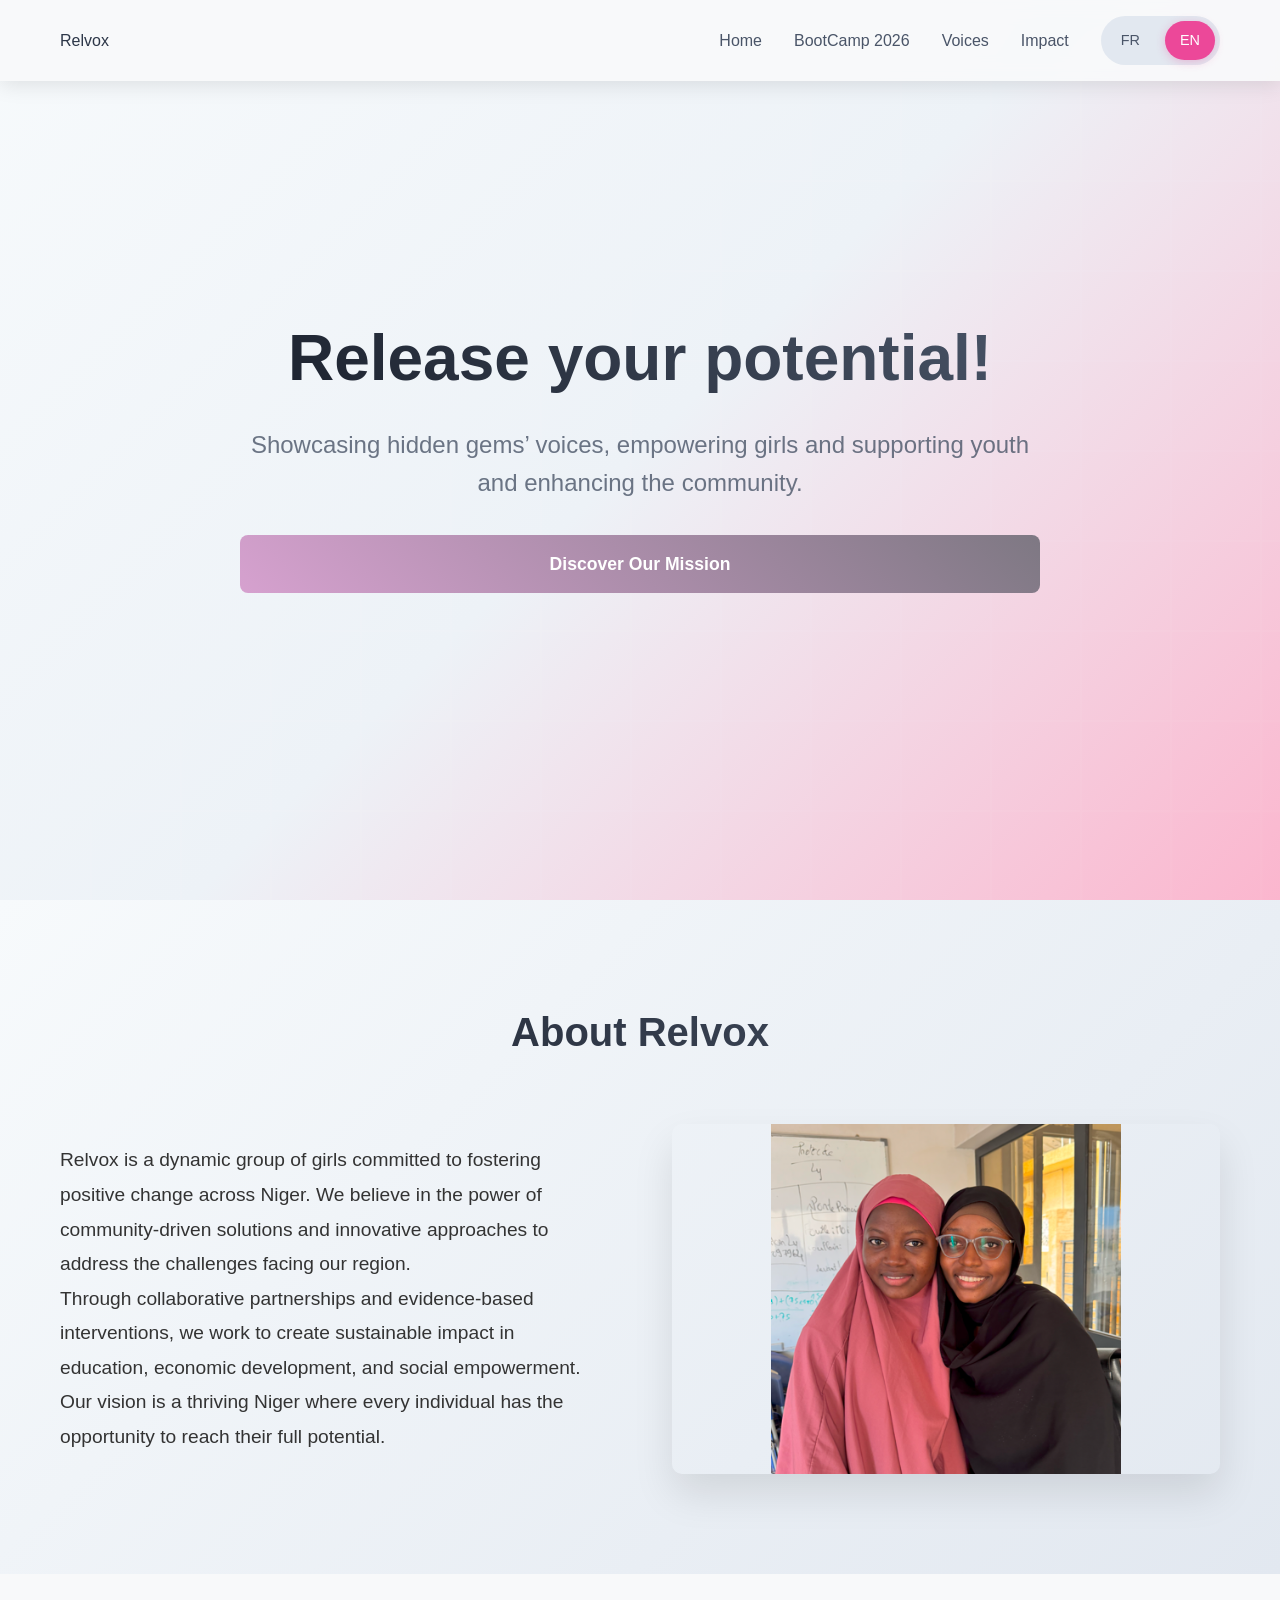
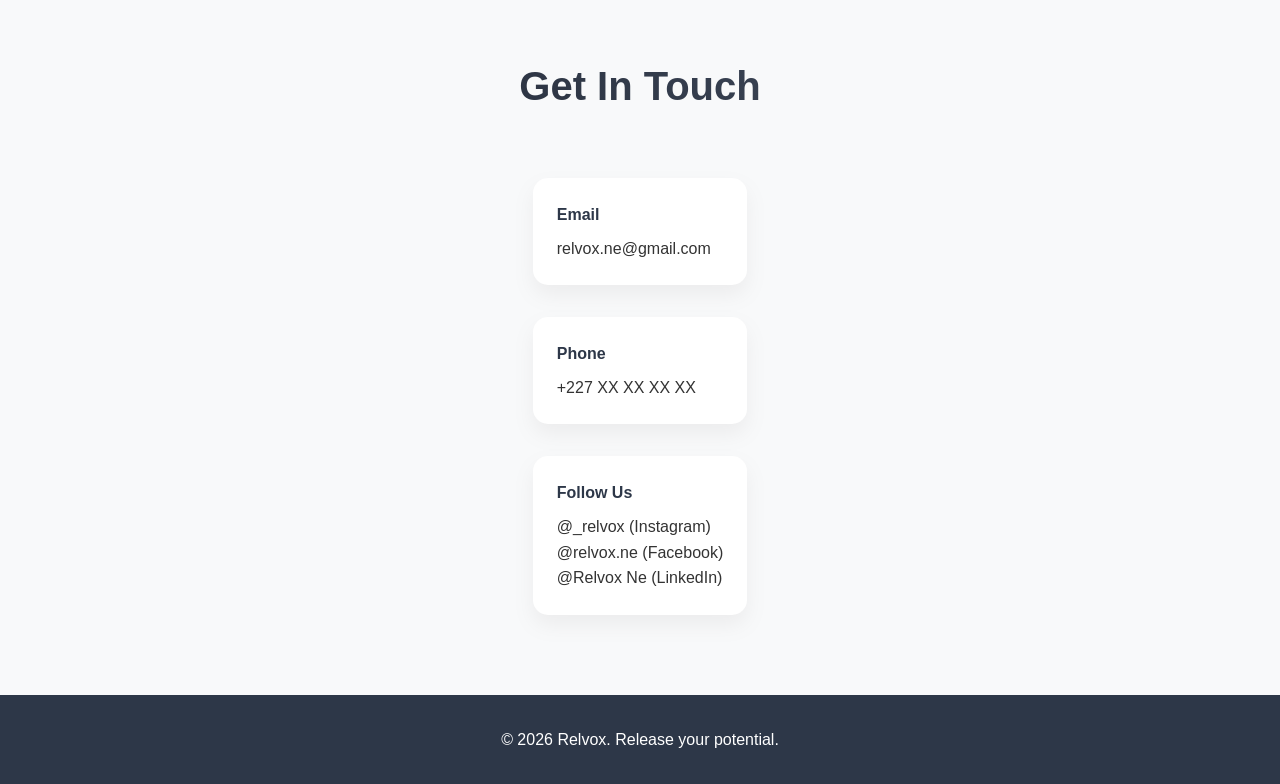
==== commit 5c4a338c: "added improvement" ====
--- a/index.html
+++ b/index.html
@@ -15,8 +15,10 @@
             <div class="nav-center">
                 <ul class="nav-links">
                     <li><a href="./index.html" data-en="Home" data-fr="Accueil">Home</a></li>
-                    <li><a href="./about.html" data-en="About" data-fr="À propos">About</a></li>
                     <li><a href="./bootcamp.html" data-en="Boot Camps" data-fr="Boot Camps">BootCamp 2026</a></li>
+                    <li><a href="./voices.html" data-en="Voices" data-fr="Voix">Voices</a></li>
+                    <li><a href="./impact.html" data-en="Impact" data-fr="Impact">Impact</a></li>
+
                 </ul>
                 <div class="language-switch">
                     <div class="lang-option" data-lang="fr">FR</div>
@@ -31,7 +33,7 @@
         <div class="container">
             <div class="hero-content">
                 <h1 data-en="Release your potential" data-fr="Libérez votre potentiel!">Release your potential!</h1>
-                <p data-en="Showcasing hidden gems’ voices, empowering girls and supporting youth and enhancing the community." data-fr="Mettre en valeur les voix des joyaux cachés, autonomiser les filles, soutenir les jeunes et améliorer la communauté.">Showcasing hidden gems’ voices, empowering girls and supporting youth and enhancing the community.</p>
+                <p data-en="Showcasing hidden gems voices, empowering girls and supporting youth and enhancing the community." data-fr="Mettre en valeur les voix des joyaux cachés, autonomiser les filles, soutenir les jeunes et améliorer la communauté.">Showcasing hidden gems’ voices, empowering girls and supporting youth and enhancing the community.</p>
                 <a href="#about" class="cta-button" data-en="Discover Our Mission" data-fr="Découvrez Notre Mission">Discover Our Mission</a>
             </div>
         </div>
@@ -42,8 +44,8 @@
             <h2 class="section-title fade-in" data-en="About Relvox" data-fr="À Propos de Relvox">About Relvox</h2>
             <div class="about-content">
                 <div class="about-text fade-in">
-                    <p data-en="Relvox is a dynamic organization committed to fostering positive change across Niger. We believe in the power of community-driven solutions and innovative approaches to address the challenges facing our region." data-fr="Nous sommes une organisation de jeunes filles/femmes engagées a autonomiser les filles, et les accompagner afin qu’elles puissent rêver grand, participer aux instances de prise de décisions et réaliser leurs objectifs. Nous sommes aussi déterminés à fournir aux jeunes de notre communauté les outils nécessaires afin qu’ils puissent profiter de certaines opportunités, ou mieux, afin qu’ils puissent créer leurs propres opportunités et contribuer au développement de leurs communautés.">Relvox is a dynamic organization committed to fostering positive change across Niger. We believe in the power of community-driven solutions and innovative approaches to address the challenges facing our region.</p>
-                    <p data-en="Through collaborative partnerships and evidence-based interventions, we work tirelessly to create sustainable impact in education, economic development, and social empowerment. Our vision is a thriving Niger where every individual has the opportunity to reach their full potential." data-fr="Notre vision est un Niger prospère où chaque individu a la possibilité d'atteindre son plein potentiel.">Through collaborative partnerships and evidence-based interventions, we work tirelessly to create sustainable impact in education, economic development, and social empowerment. Our vision is a thriving Niger where every individual has the opportunity to reach their full potential.</p>
+                    <p data-en="Relvox is a dynamic group pf girls committed to fostering positive change across Niger. We believe in the power of community-driven solutions and innovative approaches to address the challenges facing our region." data-fr="Nous sommes un groupe de jeunes filles/femmes engagées a autonomiser les filles, et les accompagner afin qu elles puissent rêver grand, participer aux instances de prise de décisions et réaliser leurs objectifs. Nous sommes aussi déterminés à fournir aux jeunes de notre communauté les outils nécessaires afin qu’ils puissent profiter de certaines opportunités, ou mieux, afin qu’ils puissent créer leurs propres opportunités et contribuer au développement de leurs communautés.">Relvox is a dynamic group of girls committed to fostering positive change across Niger. We believe in the power of community-driven solutions and innovative approaches to address the challenges facing our region.</p>
+                    <p data-en="Through collaborative partnerships and evidence-based interventions, we work to create sustainable impact in education, economic development, and social empowerment. Our vision is a thriving Niger where every individual has the opportunity to reach their full potential." data-fr="Notre vision est un Niger prospère où chaque individu a la possibilité d'atteindre son plein potentiel.">Through collaborative partnerships and evidence-based interventions, we work to create sustainable impact in education, economic development, and social empowerment. Our vision is a thriving Niger where every individual has the opportunity to reach their full potential.</p>
                 </div>
                 <div class="about-image fade-in">
                     <img src="images/girls.png" alt="Relvox Logo" class="logo">
@@ -51,7 +53,7 @@
             </div>
         </div>
     </section>
-
+<!-- 
     <section id="impact" class="impact">
         <div class="container">
             <h2 class="section-title fade-in" data-en="Our Impact" data-fr="Notre Impact">Our Impact</h2>
@@ -70,7 +72,7 @@
                 </div>
             </div>
         </div>
-    </section>
+    </section> -->
 
     <section id="contact" class="contact">
         <div class="container">
@@ -80,12 +82,12 @@
 
 
                 <!-- Button to show the form -->
-                <button class="write-message-btn fade-in" id="writeMessageBtn" data-en="Write us a message" data-fr="Écrivez-nous un message">
+                <!-- <button class="write-message-btn fade-in" id="writeMessageBtn" data-en="Write us a message" data-fr="Écrivez-nous un message">
                     Write us a message
-                </button>
+                </button> -->
                 
                 <!-- Contact form (initially hidden) -->
-                <div class="contact-form" id="contactForm">
+                <!-- <div class="contact-form" id="contactForm">
                     <h3 data-en="Send us a message" data-fr="Envoyez-nous un message">Send us a message</h3>
                     <form>
                         <div class="form-group">
@@ -106,17 +108,17 @@
                         </div>
                         <button type="submit" class="cta-button" data-en="Send Message" data-fr="Envoyer le Message">Send Message</button>
                     </form>
-                </div>
+                </div> -->
 
 
                 <div class="contact-info fade-in">
-                    <div class="contact-item">
+                    <!-- <div class="contact-item">
                         <h4 data-en="Address" data-fr="Adresse">Address</h4>
                         <p>Niamey, Niger</p>
-                    </div>
+                    </div> -->
                     <div class="contact-item">
                         <h4 data-en="Email" data-fr="Email">Email</h4>
-                        <p>info@relvox.org</p>
+                        <p>relvox.ne@gmail.com</p>
                     </div>
                     <div class="contact-item">
                         <h4 data-en="Phone" data-fr="Téléphone">Phone</h4>
@@ -124,16 +126,21 @@
                     </div>
                     <div class="contact-item">
                         <h4 data-en="Follow Us" data-fr="Suivez-Nous">Follow Us</h4>
-                        <p>@_relvox on Instagram</p>
+                        <p>@_relvox (Instagram)</p>
+                        <p>@relvox.ne (Facebook)</p>
+                        <p>@Relvox Ne (LinkedIn)</p>
                     </div>
                 </div>
             </div>
         </div>
     </section>
 
+    <!-- ===== FOOTER ===== -->
     <footer>
         <div class="container">
-            <p data-en="&copy; 2025 Relvox. All rights reserved. Building a better tomorrow for Niger." data-fr="&copy; 2025 Relvox. Tous droits réservés. Construire un meilleur avenir pour le Niger.">&copy; 2025 Relvox. All rights reserved. Building a better tomorrow for Niger.</p>
+            <p data-en="© 2026 Relvox. Release your potential." data-fr="© 2026 Relvox. Release your potential.">
+                © 2026 Relvox. Release your potential.
+            </p>
         </div>
     </footer>
     <script src="script.js"></script>
--- a/style.css
+++ b/style.css
@@ -592,4 +592,46 @@
         .fade-in.visible {
             opacity: 1;
             transform: translateY(0);
+        }
+                .logo {
+            display: flex;
+            align-items: center;
+            gap: 10px;
+            text-decoration: none;
+        }
+ 
+        .logo-circle {
+            width: 42px;
+            height: 42px;
+            border-radius: 50%;
+            overflow: hidden;
+            flex-shrink: 0;
+            border: 2px solid #f9c8df;
+            box-shadow: 0 2px 10px rgba(236, 72, 153, 0.18);
+            background: #fff;
+        }
+ 
+        .logo-circle img {
+            width: 100%;
+            height: 100%;
+            object-fit: cover;
+            display: block;
+        }
+ 
+        .logo-name {
+            font-size: 1.3rem;
+            font-weight: 700;
+            letter-spacing: 0.04em;
+            background: linear-gradient(135deg, #c4a0b8 0%, #8c8c99 100%);
+            -webkit-background-clip: text;
+            -webkit-text-fill-color: transparent;
+            background-clip: text;
+        }
+ 
+        /* ── About image ── */
+        .about-image img {
+            width: 100%;
+            height: 100%;
+            object-fit: cover;
+            border-radius: 10px;
         }
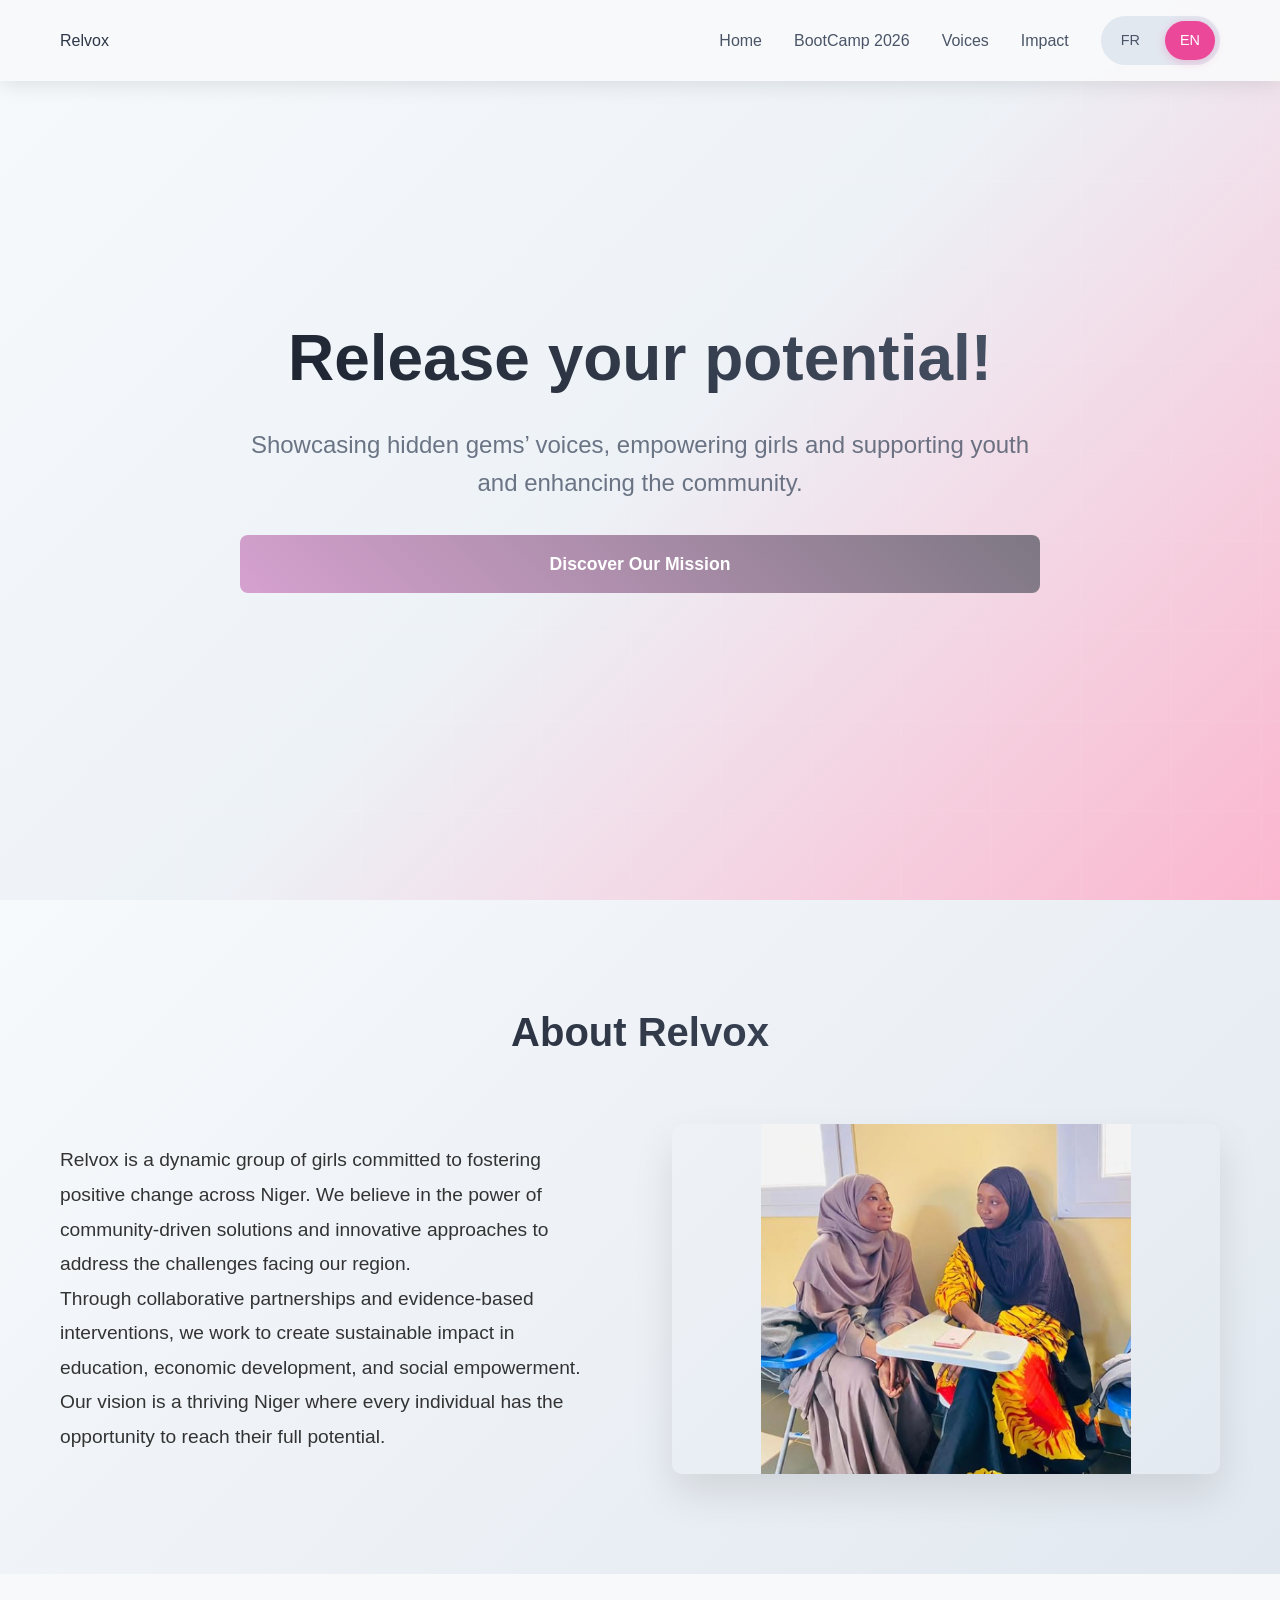
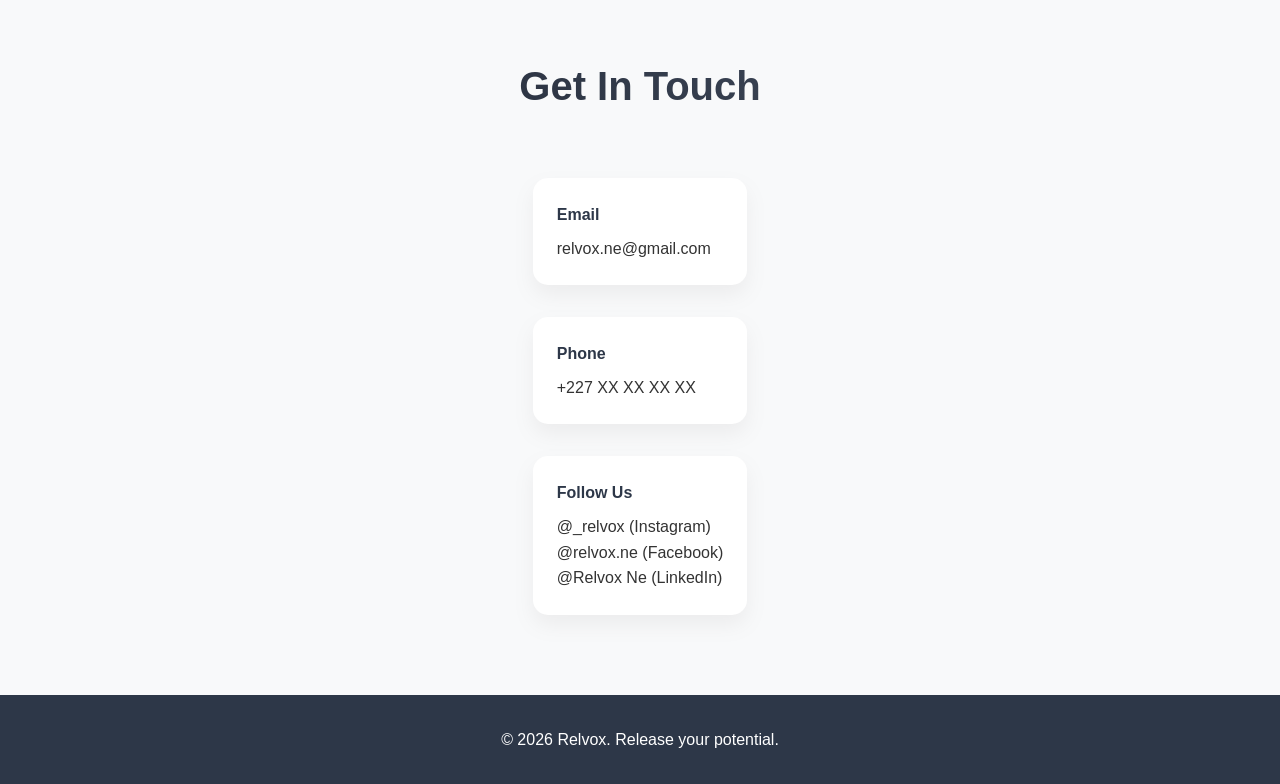
==== commit 0da1c10d: "nav bar uniformity" ====
--- a/index.html
+++ b/index.html
@@ -15,7 +15,7 @@
             <div class="nav-center">
                 <ul class="nav-links">
                     <li><a href="./index.html" data-en="Home" data-fr="Accueil">Home</a></li>
-                    <li><a href="./bootcamp.html" data-en="Boot Camps" data-fr="Boot Camps">BootCamp 2026</a></li>
+                    <li><a href="./bootcamp.html" data-en="BootCamp 2026" data-fr="BootCamp 2026">BootCamp 2026</a></li>
                     <li><a href="./voices.html" data-en="Voices" data-fr="Voix">Voices</a></li>
                     <li><a href="./impact.html" data-en="Impact" data-fr="Impact">Impact</a></li>
 
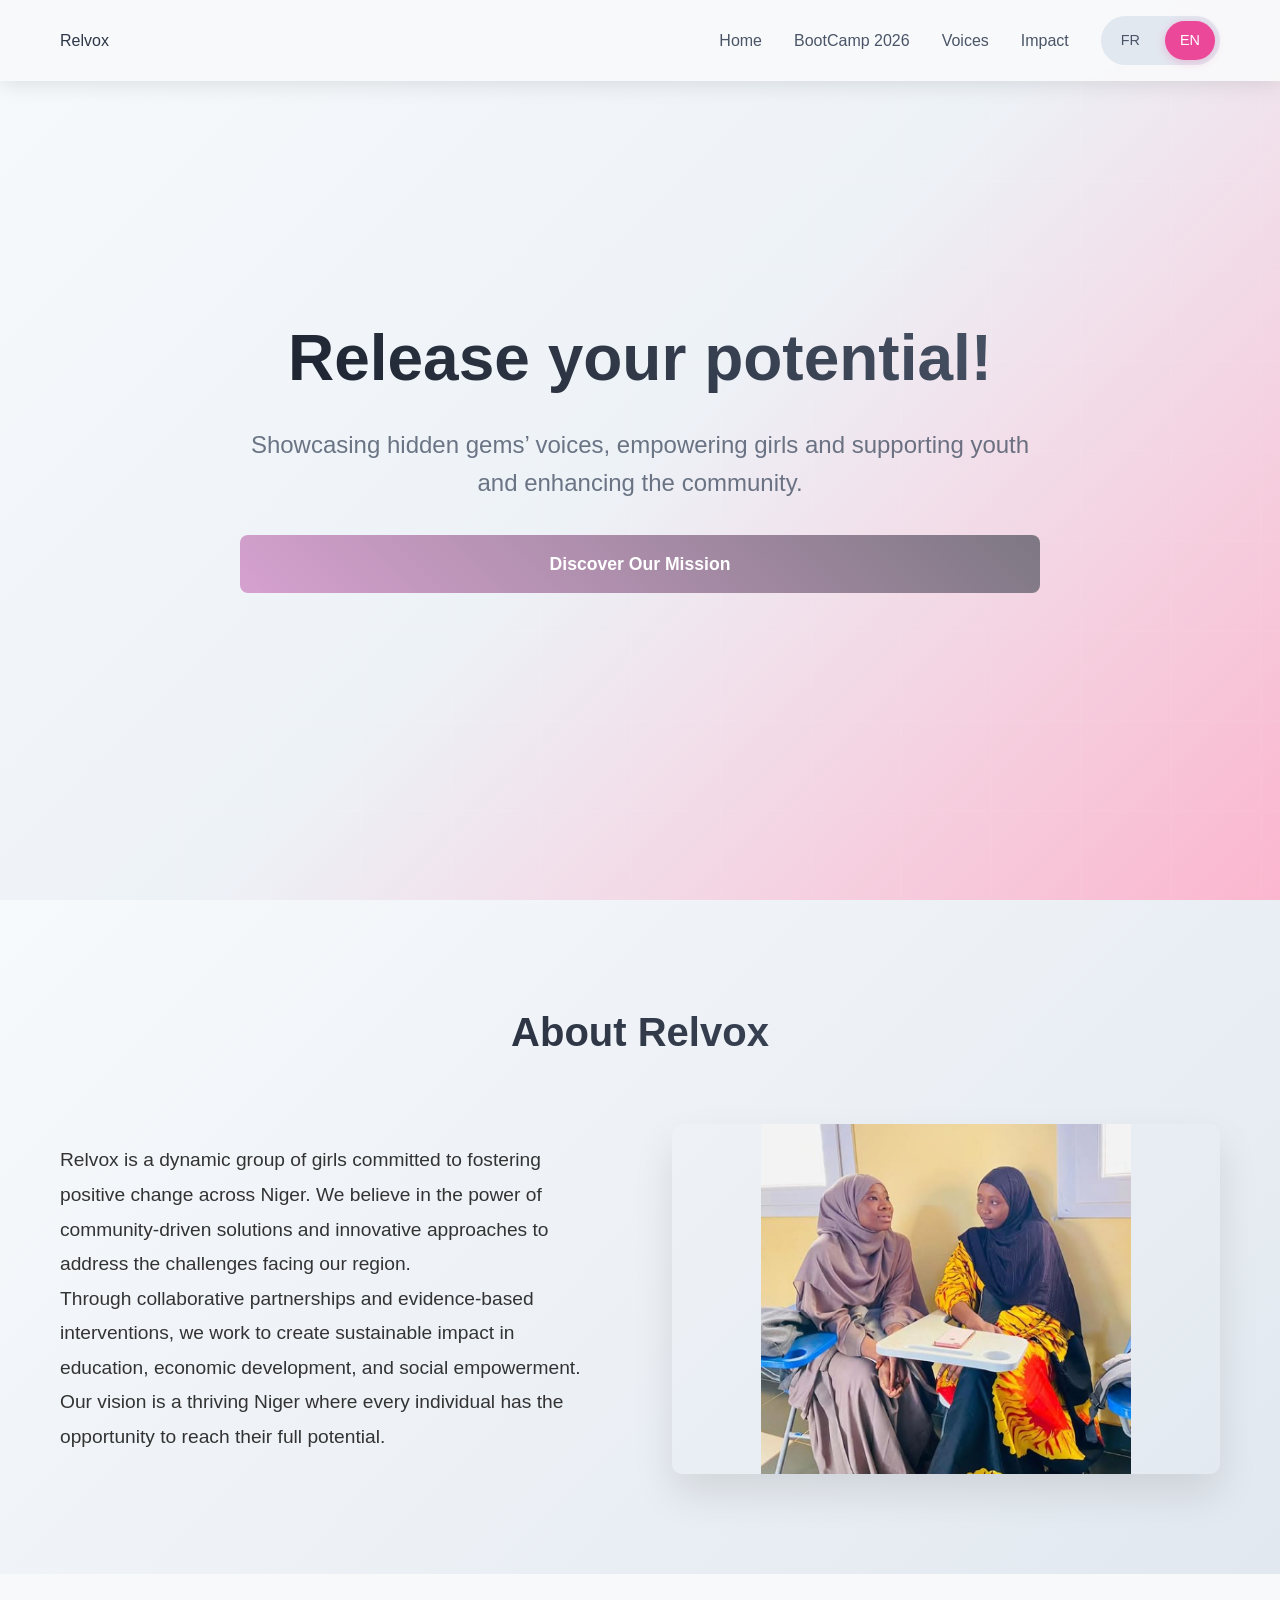
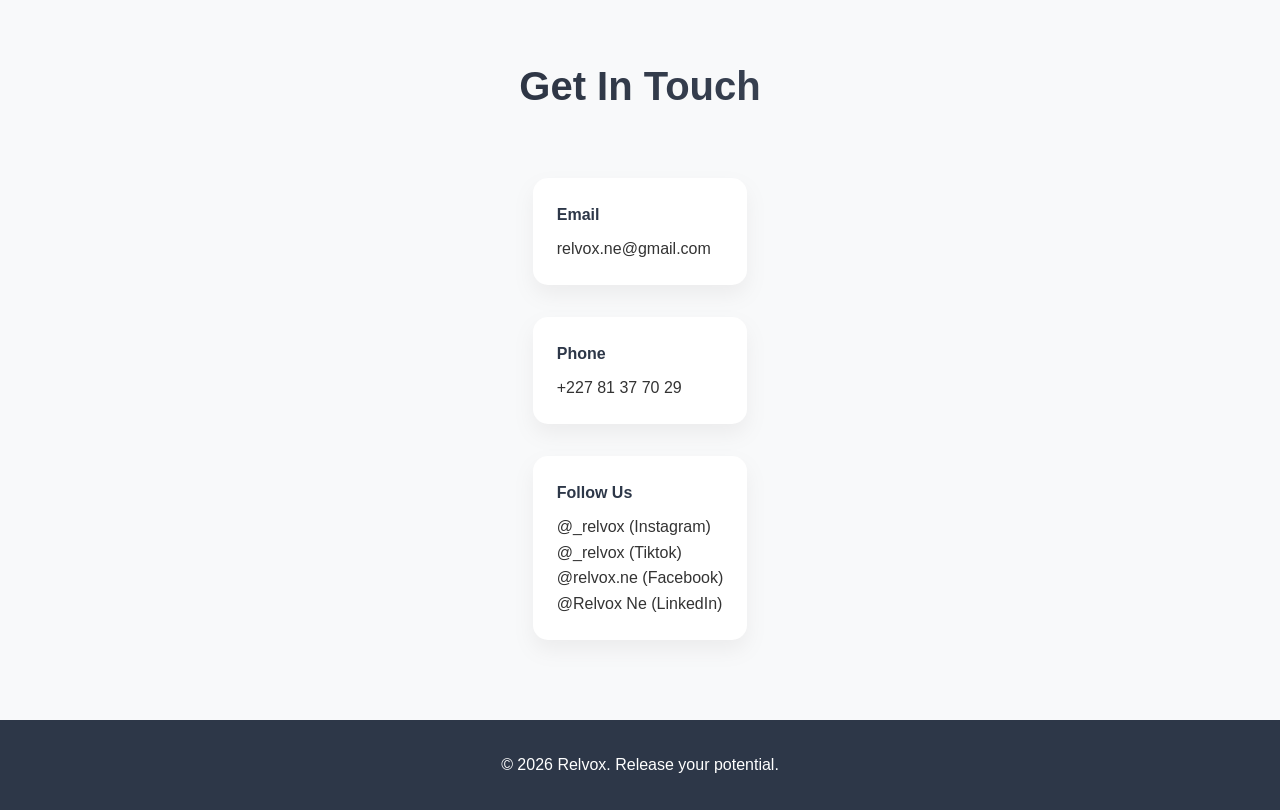
==== commit f0b34a13: "added contact" ====
--- a/index.html
+++ b/index.html
@@ -12,6 +12,11 @@
             <div class="logo">
                 Relvox
             </div>
+            <button class="hamburger" aria-label="Toggle menu">
+                <span></span>
+                <span></span>
+                <span></span>
+            </button>
             <div class="nav-center">
                 <ul class="nav-links">
                     <li><a href="./index.html" data-en="Home" data-fr="Accueil">Home</a></li>
@@ -122,13 +127,15 @@
                     </div>
                     <div class="contact-item">
                         <h4 data-en="Phone" data-fr="Téléphone">Phone</h4>
-                        <p>+227 XX XX XX XX</p>
+                        <p>+227 81 37 70 29</p>
                     </div>
                     <div class="contact-item">
                         <h4 data-en="Follow Us" data-fr="Suivez-Nous">Follow Us</h4>
                         <p>@_relvox (Instagram)</p>
+                        <p>@_relvox (Tiktok)</p>
                         <p>@relvox.ne (Facebook)</p>
                         <p>@Relvox Ne (LinkedIn)</p>
+                        
                     </div>
                 </div>
             </div>
--- a/style.css
+++ b/style.css
@@ -634,4 +634,97 @@
             height: 100%;
             object-fit: cover;
             border-radius: 10px;
-        }+        }
+
+        /* ============================================
+   MOBILE NAV FIX 
+   ============================================ */
+
+/* Hamburger button — hidden on desktop */
+.hamburger {
+    display: none;
+    flex-direction: column;
+    justify-content: space-between;
+    width: 26px;
+    height: 18px;
+    background: none;
+    border: none;
+    cursor: pointer;
+    padding: 0;
+    z-index: 1100;
+}
+
+.hamburger span {
+    display: block;
+    height: 2px;
+    width: 100%;
+    background: #4a5568;
+    border-radius: 2px;
+    transition: all 0.3s ease;
+}
+
+    /* Animate into X when open */
+    .hamburger.open span:nth-child(1) {
+        transform: translateY(8px) rotate(45deg);
+    }
+    .hamburger.open span:nth-child(2) {
+        opacity: 0;
+    }
+    .hamburger.open span:nth-child(3) {
+        transform: translateY(-8px) rotate(-45deg);
+    }
+
+    @media (max-width: 768px) {
+
+        /* show hamburger */
+        .hamburger {
+            display: flex;
+        }
+
+        /* nav row: logo on left, hamburger on right */
+        nav.container {
+            flex-wrap: wrap;
+            position: relative;
+        }
+
+        /* hide the links + language switch by default */
+        .nav-center {
+            display: none;
+            width: 100%;
+            flex-direction: column;
+            align-items: flex-start;
+            gap: 0;
+            background: rgba(248, 249, 250, 0.98);
+            border-top: 1px solid #e2e8f0;
+            padding: 1rem 0 1.25rem;
+            margin-top: 0.5rem;
+        }
+
+        /* slide open when active */
+        .nav-center.open {
+            display: flex;
+        }
+
+        .nav-links {
+            display: flex !important;
+            flex-direction: column;
+            gap: 0;
+            width: 100%;
+        }
+
+        .nav-links li a {
+            display: block;
+            padding: 0.75rem 1.25rem;
+            font-size: 1rem;
+            color: #2d3748;
+            border-bottom: 1px solid #edf2f7;
+        }
+
+        .nav-links li:last-child a {
+            border-bottom: none;
+        }
+
+        .language-switch {
+            margin: 0.75rem 1.25rem 0;
+        }
+    }
